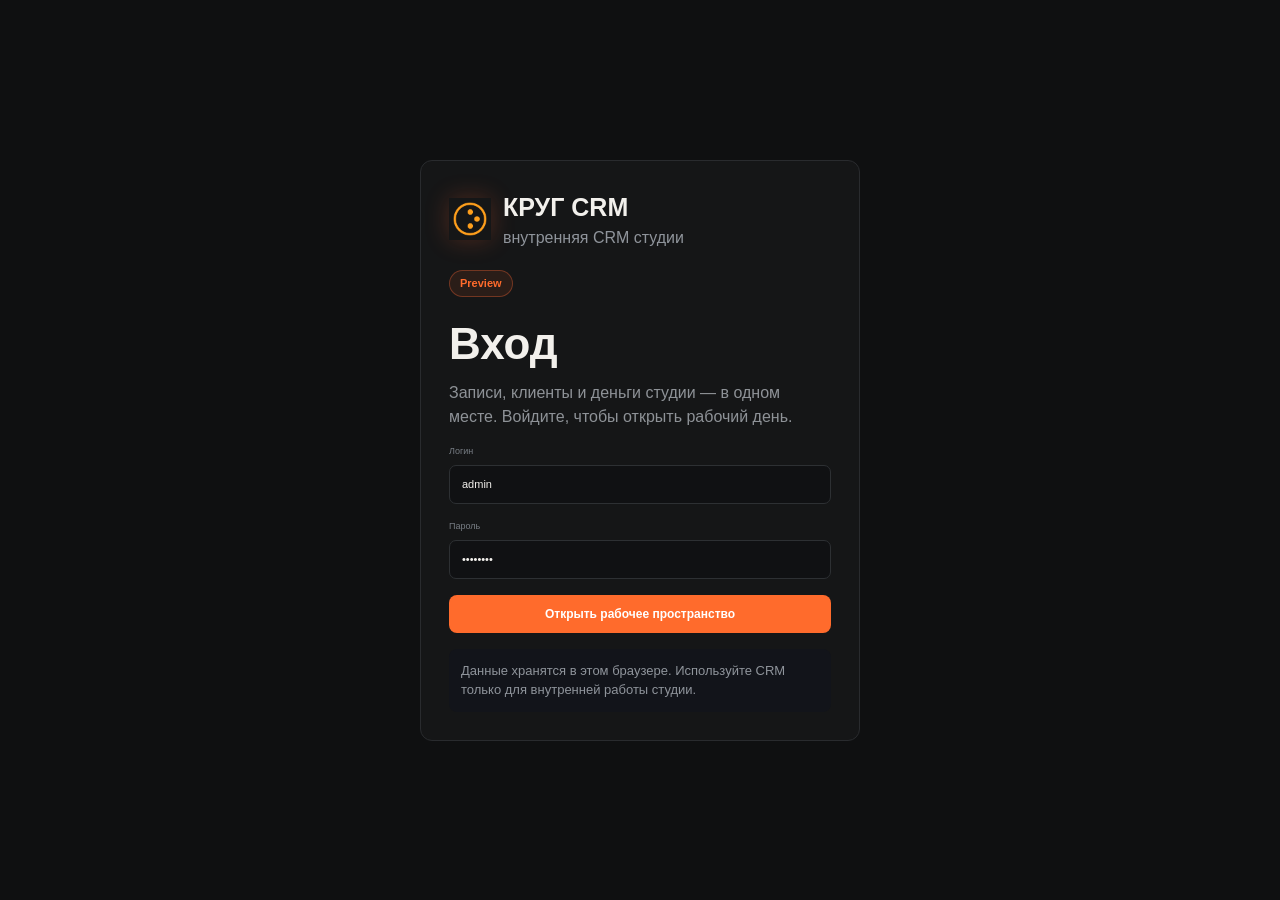
==== index.html @ 59ec1ab8 "0.8.1 — fix finance trend chart injection" ====
<!doctype html>
<html lang="ru">
  <head>
    <meta charset="UTF-8" />
    <meta name="viewport" content="width=device-width, initial-scale=1.0" />
    <title>КРУГ — рабочее пространство студии</title>
    <link rel="stylesheet" href="styles.css" />
    <link rel="stylesheet" href="ux.css" />
    <link rel="stylesheet" href="notifications.css" />
    <link rel="stylesheet" href="finance.css" />
    <link rel="stylesheet" href="hourly.css" />
    <link rel="stylesheet" href="settings.css" />
    <link rel="stylesheet" href="app-management.css" />
    <link rel="stylesheet" href="crm-polish.css" />
  </head>
  <body>
    <main id="app"></main>
    <script src="hourly-core.js"></script>
    <script src="settings-core.js"></script>
    <script src="data-store.js"></script>
    <script src="crm-reset.js"></script>
    <script src="app.js"></script>
    <script src="hourly-ui.js"></script>
    <script src="finance-core.js"></script>
    <script src="finance.js"></script>
    <script src="settings-ui.js"></script>
    <script src="notifications.js"></script>
    <script src="ux.js"></script>
    <script src="app-management.js"></script>
    <script src="telegram-notifications-management.js"></script>
    <script src="crm-miniapp-sync.js"></script>
    <script src="crm-polish.js"></script>
    <script src="crm-v08.js"></script>
    <script>
      (() => {
        if (typeof renderFinance !== 'function' || typeof KrugFinance === 'undefined') return;
        const baseRenderFinance081 = renderFinance;
        const pad = value => String(value).padStart(2, '0');
        const key = date => `${date.getFullYear()}-${pad(date.getMonth()+1)}-${pad(date.getDate())}`;
        const shortDate = value => { const [,m,d] = String(value || '').split('-'); return d && m ? `${d}.${m}` : value; };
        const daysBetween = (start, end) => {
          const rows = [];
          if (!/^\d{4}-\d{2}-\d{2}$/.test(start) || !/^\d{4}-\d{2}-\d{2}$/.test(end)) return rows;
          let cursor = new Date(`${start}T12:00:00`), finish = new Date(`${end}T12:00:00`), guard = 0;
          while (cursor <= finish && guard < 366) { rows.push(key(cursor)); cursor.setDate(cursor.getDate()+1); guard += 1; }
          return rows;
        };
        const renderTrend = () => {
          const today = todayKey();
          let range = KrugFinance.periodRange(financePeriod, new Date());
          let start = range.start;
          let end = range.end > today ? today : range.end;
          if (start === '0001-01-01') { const d = new Date(`${end}T12:00:00`); d.setDate(d.getDate()-29); start = key(d); range = {...range, label:'Последние 30 дней'}; }
          const days = daysBetween(start, end);
          if (!days.length) return '';
          const income = new Map(), expense = new Map(), bookings = new Map();
          (state.payments || []).forEach(row => { const d=String(row.date||'').slice(0,10); income.set(d,(income.get(d)||0)+Number(row.amount||0)); });
          (state.expenses || []).forEach(row => { const d=String(row.date||'').slice(0,10); expense.set(d,(expense.get(d)||0)+Number(row.amount||0)); });
          (state.bookings || []).filter(row => row.status !== 'отменено').forEach(row => { const d=String(row.date||'').slice(0,10); bookings.set(d,(bookings.get(d)||0)+1); });
          const rows = days.map(date => ({date,income:income.get(date)||0,expense:expense.get(date)||0,bookings:bookings.get(date)||0}));
          const totals = rows.reduce((a,r)=>({income:a.income+r.income,expense:a.expense+r.expense,bookings:a.bookings+r.bookings}),{income:0,expense:0,bookings:0});
          const hasData = rows.some(r => r.income || r.expense || r.bookings);
          const head = `<div class="krug-trend-head"><div><h2>Динамика студии</h2><p>${range.label} · ${shortDate(start)} — ${shortDate(end)}</p></div><div class="krug-trend-totals"><span>Записей<strong>${totals.bookings}</strong></span><span>Доход<strong>${money(totals.income)}</strong></span><span>Расход<strong>${money(totals.expense)}</strong></span></div></div><div class="krug-trend-legend"><span><i></i>доход</span><span class="expense"><i></i>расход</span><span class="bookings"><i></i>количество записей</span></div>`;
          if (!hasData) return `<section class="krug-finance-trend">${head}<div class="krug-trend-empty">Данные появятся после первых записей и финансовых операций.</div><p class="krug-trend-note">График использует тот же период, что выбран выше.</p></section>`;
          const width=Math.max(760,rows.length*34+76), height=228, left=44, right=28, top=14, bottom=38, chartH=height-top-bottom, innerW=width-left-right;
          const moneyMax=Math.max(1,...rows.flatMap(r=>[r.income,r.expense])), bookingMax=Math.max(1,...rows.map(r=>r.bookings)), step=innerW/rows.length, barW=Math.min(9,Math.max(4,step*.22));
          const grid=Array.from({length:4},(_,i)=>{const ratio=i/3,y=top+chartH*ratio,value=Math.round(moneyMax*(1-ratio));return `<line class="krug-trend-grid" x1="${left}" x2="${width-right}" y1="${y}" y2="${y}"/><text class="krug-trend-axis" x="2" y="${y+3}">${value>=1000?`${Math.round(value/1000)}k`:value}</text>`;}).join('');
          const labelEvery=rows.length<=10?1:rows.length<=20?2:rows.length<=40?4:7;
          const bars=rows.map((r,i)=>{const cx=left+step*(i+.5),ih=chartH*(r.income/moneyMax),eh=chartH*(r.expense/moneyMax),label=i%labelEvery===0||i===rows.length-1?`<text class="krug-trend-axis" text-anchor="middle" x="${cx}" y="${height-12}">${shortDate(r.date)}</text>`:'';return `<g><rect class="krug-trend-income" x="${cx-barW-1}" y="${top+chartH-ih}" width="${barW}" height="${ih}" rx="2"><title>${r.date}: доход ${money(r.income)}</title></rect><rect class="krug-trend-expense" x="${cx+1}" y="${top+chartH-eh}" width="${barW}" height="${eh}" rx="2"><title>${r.date}: расход ${money(r.expense)}</title></rect>${label}</g>`;}).join('');
          const points=rows.map((r,i)=>[left+step*(i+.5),top+chartH-chartH*(r.bookings/bookingMax),r]);
          const line=`<polyline class="krug-trend-line" points="${points.map(([x,y])=>`${x},${y}`).join(' ')}"/>${points.map(([x,y,r])=>`<circle class="krug-trend-point" cx="${x}" cy="${y}" r="3"><title>${r.date}: записей ${r.bookings}</title></circle>`).join('')}`;
          return `<section class="krug-finance-trend">${head}<div class="krug-trend-scroll"><svg class="krug-trend-svg" viewBox="0 0 ${width} ${height}" width="${width}" role="img" aria-label="Динамика записей, доходов и расходов по дням">${grid}${bars}${line}</svg></div><p class="krug-trend-note">Белая линия — количество записей; столбцы — рубли. Период синхронизирован с фильтром выше.</p></section>`;
        };
        renderFinance = function renderFinanceV081() {
          const html = baseRenderFinance081();
          if (financeTab !== 'money' || html.includes('krug-finance-trend')) return html;
          const marker = '<section class="card section"><h2>Что хотите сделать?</h2>';
          return html.includes(marker) ? html.replace(marker, `${renderTrend()}${marker}`) : `${renderTrend()}${html}`;
        };
        try { render(); } catch (error) { console.warn('[KRUG CRM] finance chart hotfix render skipped', error); }
      })();
    </script>
  </body>
</html>
---- styles.css ----
:root {
  --bg: #080909;
  --panel: #171717;
  --panel-2: #22211f;
  --line: rgba(255, 255, 255, 0.08);
  --text: #f5f2ee;
  --muted: #aaa6a2;
  --accent: #ff6633;
  --accent-2: #d94c1c;
  --danger: #ff6b6b;
  --success: #72e39a;
  --info: #8eb0ff;
  --radius: 8px;
  --space: 12px;
  --ease: 180ms ease;
  --shadow: 0 24px 70px rgba(0, 0, 0, 0.42);
  font-family: Inter, ui-sans-serif, system-ui, -apple-system, BlinkMacSystemFont, "Segoe UI", sans-serif;
}

* {
  box-sizing: border-box;
}

body {
  margin: 0;
  min-height: 100vh;
  color: var(--text);
  background:
    radial-gradient(circle at 16% 85%, rgba(255, 102, 51, 0.14), transparent 24%),
    radial-gradient(circle at 74% 4%, rgba(255, 102, 51, 0.12), transparent 20%),
    linear-gradient(145deg, #080909, #12110f 52%, #080909),
    var(--bg);
}

button,
input,
select,
textarea {
  font: inherit;
}

button {
  border: 0;
  cursor: pointer;
  transition: transform var(--ease), border-color var(--ease), background var(--ease), color var(--ease), opacity var(--ease), box-shadow var(--ease);
}

button:active {
  transform: translateY(1px);
}

button[aria-selected="true"],
.selected {
  border-color: rgba(255, 102, 51, 0.68);
}

button:disabled,
input:disabled,
select:disabled,
textarea:disabled,
.disabled {
  opacity: 0.52;
  cursor: not-allowed;
  box-shadow: none;
}

*:focus-visible {
  outline: 2px solid rgba(255, 102, 51, 0.75);
  outline-offset: 2px;
}

.app-shell {
  display: grid;
  grid-template-columns: 256px minmax(0, 1fr);
  gap: 18px;
  min-height: 100vh;
  padding: 20px;
}

.sidebar {
  padding: 20px;
  background: rgba(10, 11, 11, 0.72);
  border: 1px solid rgba(255, 255, 255, 0.06);
  border-radius: 8px;
  position: sticky;
  top: 20px;
  height: calc(100vh - 40px);
  box-shadow: var(--shadow);
  backdrop-filter: blur(18px);
}

.brand {
  display: flex;
  align-items: center;
  gap: 12px;
  margin-bottom: 28px;
}

.brand-mark {
  width: 42px;
  height: 42px;
  display: block;
  object-fit: contain;
  flex: 0 0 42px;
  border-radius: 0;
  box-shadow: 0 0 24px rgba(255, 102, 51, 0.24);
}

.brand strong {
  display: block;
  font-size: 25px;
  letter-spacing: 0;
}

.brand span,
.user-card span,
.muted {
  color: var(--muted);
}

.preview-badge {
  display: inline-flex;
  align-items: center;
  width: fit-content;
  min-height: 26px;
  margin-bottom: 14px;
  padding: 4px 10px;
  border: 1px solid rgba(255, 102, 51, 0.34);
  border-radius: 999px;
  color: var(--accent);
  background: rgba(255, 102, 51, 0.09);
  font-size: 11px;
  font-weight: 900;
}

.sidebar-preview {
  margin-top: -16px;
  margin-bottom: 10px;
}

.nav {
  display: grid;
  gap: 8px;
  margin-top: 34px;
}

.nav button {
  display: flex;
  align-items: center;
  gap: 10px;
  width: 100%;
  padding: 14px 16px;
  border-radius: 8px;
  color: var(--muted);
  background: transparent;
  text-align: left;
  font-weight: 700;
}

.nav button.active,
.nav button:hover {
  color: var(--accent);
  background: linear-gradient(135deg, rgba(255, 102, 51, 0.18), rgba(255, 102, 51, 0.06));
}

.user-card {
  position: absolute;
  left: 18px;
  right: 18px;
  bottom: 20px;
  padding: 14px;
  border: 1px solid var(--line);
  border-radius: 8px;
  background: linear-gradient(145deg, rgba(255, 255, 255, 0.06), rgba(255, 255, 255, 0.02));
}

.restricted-access-badge {
  display: inline-flex;
  width: fit-content;
  margin-top: 7px;
  padding: 3px 7px;
  border: 1px solid rgba(255, 193, 82, 0.35);
  border-radius: 999px;
  color: #ffd58a;
  background: rgba(255, 174, 51, 0.08);
  font-size: 10px;
  font-style: normal;
  font-weight: 800;
}

.owner-return {
  color: var(--accent);
  border: 1px solid rgba(255, 102, 51, 0.28);
  background: rgba(255, 102, 51, 0.07);
}

.logout {
  margin-top: 10px;
  width: 100%;
  padding: 9px;
  border-radius: 8px;
  color: var(--muted);
  background: rgba(255, 255, 255, 0.04);
}

.content {
  padding: 20px 28px 28px;
  border: 1px solid rgba(255, 255, 255, 0.08);
  border-radius: 8px;
  background:
    linear-gradient(145deg, rgba(255, 255, 255, 0.055), rgba(255, 255, 255, 0.018)),
    rgba(18, 18, 18, 0.78);
  box-shadow: var(--shadow);
  backdrop-filter: blur(22px);
}

.topbar {
  display: flex;
  align-items: center;
  justify-content: space-between;
  gap: 16px;
  margin-bottom: 20px;
}

.topbar-tools {
  position: relative;
  display: flex;
  align-items: center;
  gap: 10px;
  min-width: min(560px, 100%);
}

.global-search {
  position: relative;
  flex: 1 1 260px;
}

.global-search > span,
.command-input > span {
  position: absolute;
  z-index: 1;
  left: 12px;
  top: 50%;
  color: var(--muted);
  transform: translateY(-50%);
  pointer-events: none;
}

.global-search input,
.command-input input {
  padding-left: 34px;
}

.global-search-results,
.notification-popover {
  position: absolute;
  z-index: 20;
  top: calc(100% + 10px);
  right: 0;
  width: min(420px, calc(100vw - 48px));
  display: none;
  padding: 8px;
  border: 1px solid rgba(255, 255, 255, 0.1);
  border-radius: 8px;
  background: rgba(13, 13, 13, 0.96);
  box-shadow: 0 22px 58px rgba(0, 0, 0, 0.52);
  backdrop-filter: blur(18px);
  animation: listOpen 160ms ease both;
}

.global-search-results {
  left: 0;
  right: auto;
}

.global-search-results.open {
  display: grid;
  gap: 4px;
}

.notification-popover {
  display: grid;
  gap: 10px;
}

.topbar-icon,
.topbar-profile {
  min-height: 42px;
  border: 1px solid var(--line);
  border-radius: 8px;
  color: var(--text);
  background: rgba(255, 255, 255, 0.04);
}

.topbar-profile strong {
  display: grid;
  gap: 1px;
  text-align: left;
}

.topbar-profile small {
  color: var(--muted);
  font-size: 10px;
  font-weight: 700;
}

.topbar-icon {
  position: relative;
  width: 42px;
}

.topbar-icon em {
  position: absolute;
  right: -4px;
  top: -5px;
  display: grid;
  place-items: center;
  min-width: 18px;
  height: 18px;
  padding: 0 5px;
  border-radius: 999px;
  color: #fff;
  background: var(--accent);
  font-size: 10px;
  font-style: normal;
  font-weight: 900;
}

.topbar-icon.active,
.topbar-icon:hover,
.topbar-profile:hover {
  border-color: rgba(255, 102, 51, 0.45);
  color: var(--accent);
  background: rgba(255, 102, 51, 0.1);
}

.topbar-owner-return {
  color: var(--accent);
  font-weight: 900;
}

.topbar-profile {
  display: inline-flex;
  align-items: center;
  gap: 8px;
  padding: 6px 10px 6px 6px;
  font-weight: 900;
}

.topbar-profile span {
  display: grid;
  place-items: center;
  width: 30px;
  height: 30px;
  border-radius: 50%;
  color: #fff;
  background: linear-gradient(180deg, #ff7845, #d94c1c);
  font-size: 11px;
}

.search-result,
.notification-item {
  display: grid;
  grid-template-columns: 34px 1fr;
  gap: 10px;
  width: 100%;
  padding: 10px;
  border: 1px solid transparent;
  border-radius: 8px;
  color: var(--text);
  background: transparent;
  text-align: left;
}

.access-notice {
  display: flex;
  align-items: center;
  justify-content: space-between;
  gap: 12px;
  margin-bottom: 14px;
  padding: 10px 12px;
  border: 1px solid rgba(255, 174, 51, 0.35);
  border-radius: 8px;
  color: #ffd58a;
  background: rgba(255, 174, 51, 0.08);
  animation: cardIn 180ms ease both;
}

.access-notice .icon-btn {
  flex: 0 0 auto;
}

.search-result:hover,
.notification-item:hover {
  border-color: rgba(255, 102, 51, 0.34);
  background: rgba(255, 102, 51, 0.1);
}

.search-result span,
.notification-item > span {
  display: grid;
  place-items: center;
  width: 30px;
  height: 30px;
  border: 1px solid rgba(255, 102, 51, 0.36);
  border-radius: 50%;
  color: var(--accent);
  background: rgba(255, 102, 51, 0.08);
  font-size: 12px;
  font-weight: 900;
}

.search-result strong,
.search-result small,
.notification-item strong,
.notification-item small {
  display: block;
  min-width: 0;
  overflow-wrap: anywhere;
}

.search-result small,
.notification-item small,
.search-empty {
  color: var(--muted);
  font-size: 12px;
}

.search-empty {
  padding: 12px;
}

.popover-head {
  display: flex;
  align-items: center;
  justify-content: space-between;
  gap: 12px;
  padding: 4px 6px;
}

.popover-head span {
  color: var(--accent);
  font-weight: 900;
}

.notification-list {
  display: grid;
  gap: 4px;
}

h1,
h2,
h3,
p {
  margin-top: 0;
}

h1 {
  margin-bottom: 4px;
  font-size: clamp(28px, 4vw, 44px);
  letter-spacing: 0;
}

h2 {
  font-size: 22px;
}

h3 {
  margin-bottom: 10px;
  font-size: 15px;
}

.actions {
  display: flex;
  flex-wrap: wrap;
  gap: 10px;
}

.btn {
  display: inline-flex;
  align-items: center;
  justify-content: center;
  gap: 8px;
  min-height: 42px;
  padding: 10px 14px;
  border-radius: 8px;
  color: #fff;
  background: linear-gradient(180deg, #ff7845, #ff5521);
  font-weight: 800;
  box-shadow: 0 12px 26px rgba(255, 102, 51, 0.24);
}

.btn:hover {
  transform: translateY(-1px);
  box-shadow: 0 16px 34px rgba(255, 102, 51, 0.28);
}

.btn.secondary {
  color: var(--text);
  background: rgba(255, 255, 255, 0.05);
  border: 1px solid var(--line);
  box-shadow: none;
}

.btn.secondary:hover,
.icon-btn:hover,
.select-chip:hover,
.link-button:hover {
  border-color: rgba(255, 102, 51, 0.45);
  background: rgba(255, 102, 51, 0.11);
  color: var(--accent);
}

.btn.danger {
  color: #fff;
  background: var(--danger);
}

.grid {
  display: grid;
  gap: 16px;
}

.stats {
  grid-template-columns: repeat(4, minmax(0, 1fr));
}

.budget-stats {
  grid-template-columns: repeat(5, minmax(0, 1fr));
}

.card {
  border: 1px solid rgba(255, 255, 255, 0.075);
  border-radius: 8px;
  background:
    radial-gradient(circle at top right, rgba(255, 102, 51, 0.075), transparent 38%),
    linear-gradient(145deg, rgba(255, 255, 255, 0.07), rgba(255, 255, 255, 0.025));
  box-shadow: var(--shadow);
  animation: cardIn 220ms ease both;
}

.card,
.list-item,
.booking-card,
.client-card,
.employee-card,
.catalog-group-card,
.timeline-row,
.calendar-booking,
.quick-action,
.settings-tabs button,
.service-edit-row,
.details-list div {
  transition: transform var(--ease), border-color var(--ease), background var(--ease), box-shadow var(--ease), opacity var(--ease);
}

.list-item:hover,
.booking-card:hover,
.client-card:hover,
.employee-card:hover,
.catalog-group-card:hover,
.timeline-row:hover,
.calendar-booking:hover,
.quick-action:hover,
.service-edit-row:hover,
.details-list div:hover {
  transform: translateY(-1px);
  border-color: rgba(255, 102, 51, 0.38);
}

@keyframes cardIn {
  from {
    opacity: 0;
    transform: translateY(6px);
  }
  to {
    opacity: 1;
    transform: translateY(0);
  }
}

@keyframes modalIn {
  from {
    opacity: 0;
    transform: translateY(10px) scale(0.985);
  }
  to {
    opacity: 1;
    transform: translateY(0) scale(1);
  }
}

@keyframes fadeIn {
  from {
    opacity: 0;
  }
  to {
    opacity: 1;
  }
}

@keyframes listOpen {
  from {
    opacity: 0;
    transform: translateY(-4px);
  }
  to {
    opacity: 1;
    transform: translateY(0);
  }
}

@keyframes shimmer {
  100% {
    transform: translateX(100%);
  }
}

.stat {
  padding: 18px;
}

.stat span {
  display: block;
  color: var(--muted);
  font-size: 13px;
}

.stat strong {
  display: block;
  margin-top: 8px;
  font-size: 28px;
  color: var(--accent);
}

.wallet-card:first-child {
  border-color: rgba(224, 177, 93, 0.72);
}

.dashboard-layout {
  display: grid;
  grid-template-columns: 1.45fr 0.9fr 0.95fr;
  gap: 16px;
  align-items: stretch;
}

.wide-card {
  grid-column: span 2;
}

.section-head {
  display: flex;
  align-items: center;
  justify-content: space-between;
  gap: 12px;
  margin-bottom: 12px;
}

.section-head h2 {
  margin-bottom: 0;
}

.select-chip,
.link-button {
  min-height: 30px;
  padding: 6px 10px;
  border: 1px solid var(--line);
  border-radius: 8px;
  color: var(--text);
  background: rgba(255, 255, 255, 0.035);
  font-size: 12px;
}

.link-button {
  color: var(--accent);
}

.inline-link {
  min-height: auto;
  padding: 0;
  border: 0;
  color: var(--accent);
  background: transparent;
  font-size: inherit;
}

.metric-card {
  min-height: 112px;
}

.studio-today-hero {
  display: flex;
  align-items: center;
  justify-content: space-between;
  gap: 18px;
  margin-bottom: 16px;
  border-color: rgba(255, 102, 51, 0.2);
}

.studio-today-hero span {
  color: var(--muted);
  font-size: 13px;
  font-weight: 800;
  text-transform: uppercase;
}

.studio-today-hero h2 {
  margin-bottom: 4px;
  font-size: 28px;
}

.studio-today-hero p {
  margin-bottom: 0;
  color: var(--muted);
}

.studio-today-pulse {
  display: grid;
  place-items: center;
  min-width: 136px;
  min-height: 92px;
  padding: 14px;
  border: 1px solid rgba(255, 102, 51, 0.28);
  border-radius: 8px;
  background: rgba(255, 102, 51, 0.08);
  text-align: center;
}

.studio-today-pulse strong,
.daily-number strong {
  color: var(--accent);
  font-size: 34px;
  line-height: 1;
}

.studio-today-pulse span,
.daily-number span {
  color: var(--muted);
  font-size: 12px;
}

.today-summary-section {
  margin-bottom: 16px;
}

.today-metrics {
  display: grid;
  grid-template-columns: repeat(4, minmax(0, 1fr));
  gap: 10px;
}

.today-metrics article,
.today-money-grid article {
  display: grid;
  gap: 7px;
  min-height: 78px;
  padding: 12px;
  border: 1px solid var(--line);
  border-radius: 8px;
  background: rgba(255, 255, 255, 0.032);
}

.today-metrics span,
.today-money-grid span {
  color: var(--muted);
  font-size: 12px;
}

.today-metrics strong,
.today-money-grid strong {
  min-width: 0;
  overflow-wrap: anywhere;
  color: var(--accent);
  font-size: 19px;
}

.studio-home {
  grid-template-columns: minmax(0, 1.35fr) minmax(320px, 0.65fr);
}

.studio-home-next,
.studio-home-money,
.studio-home-quick {
  grid-column: 1 / -1;
}

.next-booking {
  display: grid;
  grid-template-columns: minmax(0, 1fr) auto;
  gap: 14px;
  align-items: center;
  padding: 14px;
  border: 1px solid var(--line);
  border-left: 4px solid var(--employee-color, var(--accent));
  border-radius: 8px;
  background: rgba(255, 255, 255, 0.035);
}

.next-booking h3,
.next-booking p {
  margin-bottom: 0;
}

.next-booking-main {
  display: grid;
  grid-template-columns: 44px minmax(0, 1fr);
  gap: 12px;
  align-items: center;
}

.next-booking-details {
  grid-column: 1 / -1;
  display: flex;
  flex-wrap: wrap;
  align-items: center;
  gap: 8px 16px;
  color: var(--muted);
  font-size: 13px;
}

.next-booking-comment {
  grid-column: 1 / -1;
  padding: 10px 12px;
  border-radius: 8px;
  color: var(--muted);
  background: rgba(255, 255, 255, 0.03);
}

.next-booking-actions {
  grid-column: 1 / -1;
  display: flex;
  flex-wrap: wrap;
  gap: 8px;
}

.next-booking-time {
  display: grid;
  gap: 2px;
  min-width: 96px;
  text-align: right;
}

.next-booking-time strong {
  color: var(--accent);
  font-size: 22px;
}

.next-booking-time span {
  color: var(--muted);
  font-size: 12px;
}

.daily-number {
  display: grid;
  gap: 8px;
  min-height: 74px;
  align-content: center;
}

.today-booking-list,
.attention-list {
  display: grid;
  gap: 8px;
}

.today-booking-card {
  display: grid;
  grid-template-columns: 76px minmax(0, 1fr) auto;
  align-items: center;
  gap: 12px;
  width: 100%;
  min-height: 74px;
  padding: 11px 12px;
  border: 1px solid var(--line);
  border-left: 4px solid var(--employee-color, var(--accent));
  border-radius: 8px;
  color: var(--text);
  background: rgba(255, 255, 255, 0.032);
  text-align: left;
}

.today-booking-card:hover {
  border-color: rgba(255, 102, 51, 0.4);
  border-left-color: var(--employee-color, var(--accent));
  background: rgba(255, 102, 51, 0.07);
}

.today-booking-card.status-отменено {
  opacity: 0.62;
}

.today-booking-time,
.today-booking-content,
.today-booking-side {
  display: grid;
  gap: 4px;
  min-width: 0;
}

.today-booking-time strong {
  color: var(--accent);
  font-size: 18px;
}

.today-booking-time span,
.today-booking-content span,
.today-booking-content small {
  color: var(--muted);
  overflow-wrap: anywhere;
}

.today-booking-side {
  justify-items: end;
}

.attention-item {
  display: grid;
  grid-template-columns: auto minmax(0, 1fr) auto;
  align-items: center;
  gap: 10px;
  padding: 10px;
  border: 1px solid var(--line);
  border-radius: 8px;
  background: rgba(255, 255, 255, 0.028);
}

.attention-item div {
  display: grid;
  gap: 3px;
  min-width: 0;
}

.attention-item small {
  color: var(--muted);
  overflow-wrap: anywhere;
}

.attention-type {
  padding: 4px 7px;
  border: 1px solid rgba(255, 174, 51, 0.4);
  border-radius: 999px;
  color: #ffd58a;
  background: rgba(255, 174, 51, 0.1);
  font-size: 11px;
  font-weight: 900;
}

.today-money-grid {
  display: grid;
  grid-template-columns: repeat(5, minmax(0, 1fr));
  gap: 10px;
}

.today-schedule {
  display: grid;
  gap: 8px;
}

.today-schedule-row {
  display: grid;
  grid-template-columns: 64px minmax(0, 1fr) minmax(120px, 1fr) auto;
  align-items: center;
  gap: 10px;
  width: 100%;
  min-height: 44px;
  padding: 10px;
  border: 1px solid var(--line);
  border-left: 4px solid transparent;
  border-radius: 8px;
  color: var(--text);
  background: rgba(255, 255, 255, 0.032);
  text-align: left;
}

.today-schedule-row.busy {
  border-left-color: var(--employee-color, var(--accent));
}

.today-schedule-row.free {
  color: var(--muted);
  border-style: dashed;
  background: rgba(255, 255, 255, 0.018);
}

.today-schedule-row:hover {
  border-color: rgba(255, 102, 51, 0.4);
  border-left-color: var(--employee-color, var(--accent));
  background: rgba(255, 102, 51, 0.08);
}

.today-schedule-row strong {
  color: var(--accent);
}

.today-schedule-row span,
.today-schedule-row em {
  min-width: 0;
  overflow-wrap: anywhere;
  font-style: normal;
}

.today-schedule-row i {
  display: inline-grid;
  place-items: center;
  width: 20px;
  height: 20px;
  margin-right: 6px;
  border-radius: 50%;
  color: var(--accent);
  background: rgba(255, 102, 51, 0.1);
  font-style: normal;
  font-size: 11px;
}

.metric-foot {
  display: flex;
  align-items: flex-end;
  justify-content: space-between;
  gap: 12px;
  margin-top: 2px;
}

.metric-foot small {
  color: var(--muted);
  font-size: 13px;
  font-style: normal;
}

.metric-foot em {
  display: grid;
  gap: 2px;
  color: var(--accent);
  font-style: normal;
  font-weight: 900;
  text-align: right;
}

.metric-foot em.down {
  color: var(--danger);
}

.metric-foot em small {
  color: var(--muted);
  font-weight: 500;
}

.column-chart {
  display: grid;
  grid-template-columns: 58px 1fr;
  min-height: 230px;
  gap: 12px;
}

.chart-scale {
  display: flex;
  flex-direction: column;
  justify-content: space-between;
  padding: 10px 0 34px;
  color: var(--muted);
  font-size: 12px;
}

.chart-bars {
  display: grid;
  grid-template-columns: repeat(7, minmax(28px, 1fr));
  gap: 14px;
  align-items: end;
  padding-top: 8px;
  background:
    linear-gradient(to bottom, rgba(255,255,255,0.075) 1px, transparent 1px) 0 12px / 100% 45px;
}

.column-item {
  display: grid;
  grid-template-rows: 1fr auto;
  gap: 9px;
  height: 100%;
  min-height: 215px;
  color: var(--muted);
  text-align: center;
  font-size: 12px;
}

.column-track {
  display: flex;
  align-items: flex-end;
  min-height: 168px;
  border-bottom: 1px solid rgba(255, 255, 255, 0.12);
}

.column-fill {
  width: 100%;
  border-radius: 7px 7px 0 0;
  background: linear-gradient(180deg, #ff8a55, #ff5521 72%, #ca3916);
  box-shadow: 0 0 22px rgba(255, 102, 51, 0.22);
}

.donut-wrap {
  display: grid;
  grid-template-columns: 170px 1fr;
  gap: 18px;
  align-items: center;
  min-height: 230px;
}

.donut {
  display: grid;
  place-items: center;
  width: 170px;
  aspect-ratio: 1;
  border-radius: 50%;
  box-shadow: inset 0 0 0 1px rgba(255, 255, 255, 0.05);
}

.donut > div {
  display: grid;
  place-items: center;
  width: 92px;
  aspect-ratio: 1;
  border-radius: 50%;
  background: #111;
  text-align: center;
}

.donut strong {
  font-size: 16px;
}

.donut span {
  color: var(--muted);
  font-size: 11px;
}

.donut-legend,
.compact-list,
.rank-list {
  display: grid;
  gap: 12px;
}

.donut-legend div,
.compact-row,
.rank-row {
  display: grid;
  grid-template-columns: auto 1fr auto;
  align-items: center;
  gap: 10px;
}

.donut-legend i {
  width: 10px;
  height: 10px;
  border-radius: 50%;
}

.donut-legend strong,
.compact-row em,
.rank-row em {
  color: var(--accent);
  font-style: normal;
  font-weight: 900;
}

.compact-row,
.rank-row {
  min-height: 34px;
  color: var(--muted);
}

.compact-row strong,
.rank-row strong {
  color: var(--text);
}

.rank-row span {
  display: grid;
  place-items: center;
  width: 23px;
  height: 23px;
  border-radius: 50%;
  color: #fff;
  background: rgba(255, 255, 255, 0.12);
  font-size: 12px;
  font-weight: 900;
}

.rank-row:first-child span {
  background: var(--accent);
}

.quick-actions {
  display: grid;
  grid-template-columns: repeat(5, minmax(0, 1fr));
  gap: 12px;
}

.quick-action {
  display: flex;
  align-items: center;
  gap: 12px;
  min-height: 58px;
  padding: 12px 16px;
  border: 1px solid var(--line);
  border-radius: 8px;
  color: var(--text);
  background: rgba(255, 255, 255, 0.04);
  font-weight: 800;
  text-align: left;
}

.quick-action span {
  display: grid;
  place-items: center;
  width: 28px;
  height: 28px;
  border: 1px solid rgba(255, 102, 51, 0.65);
  border-radius: 50%;
  color: var(--accent);
}

.quick-action:hover {
  color: var(--accent);
  background: rgba(255, 102, 51, 0.1);
}

.quick-action:active,
.timeline-button:active,
.calendar-slot:active {
  transform: translateY(1px);
}

.timeline-list {
  display: grid;
  gap: 8px;
}

.free-slots {
  display: flex;
  flex-wrap: wrap;
  gap: 8px;
}

.studio-availability-strip {
  display: grid;
  grid-template-columns: repeat(3, minmax(0, 1fr)) auto;
  align-items: center;
  gap: 12px;
}

.studio-availability-strip > div {
  display: grid;
  gap: 3px;
  min-width: 0;
}

.studio-availability-strip span {
  color: var(--muted);
  font-size: 12px;
}

.studio-availability-strip strong {
  overflow-wrap: anywhere;
}

.studio-availability-strip.free {
  border-color: rgba(83, 199, 128, 0.25);
}

.studio-availability-strip.free > div:first-child strong {
  color: #72e39a;
}

.studio-availability-strip.busy > div:first-child strong {
  color: #ffd58a;
}

.timeline-row,
.timeline-button {
  width: 100%;
  color: var(--text);
  background: transparent;
  text-align: left;
}

.timeline-row {
  display: grid;
  grid-template-columns: 70px 1fr 1.2fr auto;
  gap: 12px;
  align-items: center;
  min-height: 44px;
  padding: 10px;
  border: 1px solid var(--line);
  border-radius: 8px;
  background: rgba(255, 255, 255, 0.035);
}

.timeline-row strong {
  color: var(--accent);
}

.timeline-row em,
.compact-row em {
  font-style: normal;
}

.two-col {
  grid-template-columns: minmax(0, 1.2fr) minmax(320px, 0.8fr);
  align-items: start;
}

.section {
  padding: 18px;
}

.toolbar {
  display: flex;
  flex-wrap: wrap;
  gap: 10px;
  margin-bottom: 14px;
}

.field {
  display: grid;
  gap: 7px;
}

.field label {
  color: var(--muted);
  font-size: 13px;
}

input,
select,
textarea {
  width: 100%;
  min-height: 42px;
  padding: 10px 12px;
  border: 1px solid var(--line);
  border-radius: 8px;
  color: var(--text);
  background: rgba(9, 10, 10, 0.82);
  outline: none;
  transition: border-color var(--ease), background var(--ease), box-shadow var(--ease), opacity var(--ease);
}

textarea {
  min-height: 84px;
  resize: vertical;
}

input:focus,
select:focus,
textarea:focus {
  border-color: var(--accent);
  background: rgba(14, 15, 15, 0.96);
  box-shadow: 0 0 0 3px rgba(255, 102, 51, 0.1);
}

input[readonly] {
  color: var(--accent);
  background: #1b1b16;
  cursor: not-allowed;
}

input.catalog-locked {
  border-color: rgba(255, 102, 51, 0.28);
  background:
    linear-gradient(90deg, rgba(255, 102, 51, 0.08), transparent 42%),
    #1b1b16;
}

.field-note {
  color: var(--muted);
  font-size: 12px;
  line-height: 1.35;
}

.field-note.locked {
  color: rgba(255, 166, 128, 0.9);
}

.client-picker {
  position: relative;
}

.client-suggestions {
  position: absolute;
  z-index: 12;
  top: calc(100% + 8px);
  left: 0;
  right: 0;
  display: none;
  max-height: 260px;
  overflow: auto;
  padding: 6px;
  border: 1px solid rgba(255, 255, 255, 0.09);
  border-radius: 8px;
  background: rgba(13, 13, 13, 0.96);
  box-shadow: 0 18px 42px rgba(0, 0, 0, 0.5);
  backdrop-filter: blur(18px);
}

.client-suggestions.open {
  display: grid;
  gap: 4px;
  animation: listOpen 160ms ease both;
}

.client-suggestion {
  display: flex;
  align-items: center;
  justify-content: space-between;
  gap: 12px;
  width: 100%;
  padding: 10px;
  border-radius: 8px;
  color: var(--text);
  background: transparent;
  text-align: left;
}

.client-suggestion:hover {
  background: rgba(255, 102, 51, 0.12);
}

.client-suggestion span {
  display: grid;
  gap: 3px;
}

.client-suggestion small {
  color: var(--muted);
}

.client-suggestion em {
  color: var(--accent);
  font-style: normal;
  font-weight: 900;
  white-space: nowrap;
}

.form-grid {
  display: grid;
  grid-template-columns: repeat(2, minmax(0, 1fr));
  gap: 12px;
}

.full {
  grid-column: 1 / -1;
}

.table-wrap {
  overflow: auto;
  border-radius: 8px;
}

.empty-state {
  display: grid;
  justify-items: center;
  gap: 10px;
  padding: 30px 18px;
  border: 1px dashed rgba(255, 255, 255, 0.12);
  border-radius: 8px;
  color: var(--muted);
  background: rgba(255, 255, 255, 0.025);
  text-align: center;
  animation: cardIn 220ms ease both;
}

.empty-state-icon {
  display: grid;
  place-items: center;
  width: 42px;
  height: 42px;
  border: 1px solid rgba(255, 102, 51, 0.42);
  border-radius: 50%;
  color: var(--accent);
  background: rgba(255, 102, 51, 0.09);
  font-size: 22px;
  line-height: 1;
}

.empty-state h3,
.empty-state p {
  margin-bottom: 0;
}

.empty-state h3 {
  color: var(--text);
}

.loading,
.skeleton {
  position: relative;
  overflow: hidden;
}

.loading::after,
.skeleton::after {
  content: "";
  position: absolute;
  inset: 0;
  transform: translateX(-100%);
  background: linear-gradient(90deg, transparent, rgba(255, 255, 255, 0.08), transparent);
  animation: shimmer 1.25s infinite;
}

table {
  width: 100%;
  border-collapse: collapse;
  min-width: 760px;
}

th,
td {
  padding: 12px 10px;
  border-bottom: 1px solid var(--line);
  text-align: left;
  vertical-align: top;
}

th {
  color: var(--muted);
  font-size: 12px;
  text-transform: uppercase;
}

.row-actions {
  display: flex;
  gap: 8px;
}

.icon-btn {
  width: 34px;
  height: 34px;
  border-radius: 8px;
  color: var(--text);
  background: var(--panel-2);
}

.pill {
  display: inline-flex;
  align-items: center;
  min-height: 28px;
  padding: 4px 9px;
  border-radius: 999px;
  color: #fff;
  background: linear-gradient(180deg, #ff7845, #d94c1c);
  font-size: 12px;
  font-weight: 800;
}

.bookings-page {
  align-items: start;
}

.booking-filters input,
.booking-filters select {
  flex: 1 1 170px;
}

.booking-list {
  display: grid;
  gap: 12px;
}

.booking-card {
  display: grid;
  gap: 12px;
  padding: 14px;
  border: 1px solid var(--line);
  border-left: 4px solid var(--employee-color, var(--accent));
  border-radius: 8px;
  background: rgba(255, 255, 255, 0.035);
  transition: border-color 0.18s ease, background 0.18s ease, transform 0.18s ease;
}

.booking-card.selected,
.calendar-booking.selected {
  border-color: rgba(255, 102, 51, 0.78);
  background: rgba(255, 102, 51, 0.16);
  box-shadow: 0 0 0 2px rgba(255, 102, 51, 0.18), 0 16px 34px rgba(0, 0, 0, 0.32);
  transform: translateY(-1px);
}

.booking-card-head,
.booking-service {
  display: flex;
  align-items: flex-start;
  justify-content: space-between;
  gap: 12px;
}

.booking-card-head h3 {
  display: flex;
  align-items: center;
  gap: 8px;
  margin-bottom: 4px;
}

.service-icon,
.calendar-booking i {
  display: inline-grid;
  place-items: center;
  width: 22px;
  height: 22px;
  border-radius: 50%;
  color: var(--accent);
  background: rgba(255, 102, 51, 0.12);
  font-style: normal;
  font-size: 12px;
  flex: 0 0 22px;
}

.booking-meta {
  display: grid;
  grid-template-columns: repeat(3, minmax(0, 1fr));
  gap: 8px;
  color: var(--muted);
  font-size: 13px;
}

.booking-meta span {
  min-width: 0;
  overflow-wrap: anywhere;
}

.booking-service strong {
  color: var(--accent);
  white-space: nowrap;
}

.booking-comment {
  margin-bottom: 0;
}

.booking-actions {
  flex-wrap: wrap;
}

.booking-actions .btn {
  min-height: 34px;
  padding: 7px 10px;
  font-size: 12px;
}

.calendar-page {
  display: grid;
  gap: 16px;
}

.calendar-workspace {
  display: grid;
  grid-template-columns: minmax(0, 1fr) 320px;
  gap: 16px;
  align-items: start;
}

.calendar-toolbar {
  display: flex;
  align-items: center;
  justify-content: space-between;
  gap: 16px;
}

.calendar-toolbar h2 {
  margin-bottom: 4px;
}

.calendar-view-switch {
  display: inline-grid;
  grid-template-columns: repeat(2, minmax(72px, 1fr));
  padding: 3px;
  border: 1px solid var(--line);
  border-radius: 8px;
  background: rgba(255, 255, 255, 0.035);
}

.calendar-view-switch button {
  min-height: 34px;
  padding: 6px 10px;
  border-radius: 6px;
  color: var(--muted);
  background: transparent;
  font-weight: 800;
}

.calendar-view-switch button.active {
  color: #111;
  background: var(--accent);
}

.calendar-filters {
  display: flex;
  flex-wrap: wrap;
  gap: 10px;
}

.calendar-filters select {
  min-width: 180px;
  flex: 1 1 190px;
}

.calendar-day-summary {
  display: grid;
  grid-template-columns: repeat(6, minmax(0, 1fr));
  gap: 10px;
}

.calendar-day-summary article {
  display: grid;
  gap: 6px;
  min-height: 76px;
  padding: 12px;
  border: 1px solid var(--line);
  border-radius: 8px;
  background: rgba(255, 255, 255, 0.035);
}

.calendar-day-summary span {
  color: var(--muted);
  font-size: 12px;
}

.calendar-day-summary strong {
  min-width: 0;
  overflow-wrap: anywhere;
  font-size: 15px;
}

.calendar-grid {
  display: grid;
  grid-template-columns: 74px repeat(var(--calendar-days, 7), minmax(118px, 1fr));
  --calendar-hour-height: 72px;
  overflow: auto;
}

.calendar-mode-day .calendar-grid {
  grid-template-columns: 74px minmax(360px, 1fr);
}

.calendar-corner,
.calendar-day-head,
.calendar-hour,
.calendar-slot {
  min-height: 58px;
  border-right: 1px solid var(--line);
  border-bottom: 1px solid var(--line);
}

.calendar-corner,
.calendar-day-head {
  position: sticky;
  top: 0;
  z-index: 2;
  min-height: 52px;
  background: rgba(17, 17, 17, 0.96);
}

.calendar-day-head {
  display: flex;
  align-items: center;
  padding: 12px;
  color: var(--muted);
}

.calendar-day-head.today {
  color: var(--accent);
  background: rgba(255, 102, 51, 0.11);
}

.calendar-day-head.today strong {
  display: inline-flex;
  align-items: center;
  min-height: 32px;
  padding: 4px 10px;
  border-radius: 999px;
  background: rgba(255, 102, 51, 0.18);
}

.calendar-hour {
  position: sticky;
  left: 0;
  z-index: 1;
  display: flex;
  align-items: flex-start;
  justify-content: center;
  padding-top: 12px;
  color: var(--muted);
  background: rgba(17, 17, 17, 0.96);
  font-size: 12px;
  font-weight: 800;
}

.calendar-hour,
.calendar-slot {
  height: var(--calendar-hour-height);
  min-height: var(--calendar-hour-height);
}

.calendar-slot {
  position: relative;
  display: grid;
  align-content: start;
  gap: 6px;
  width: 100%;
  min-width: 118px;
  padding: 6px;
  color: var(--text);
  background: rgba(255, 255, 255, 0.018);
  text-align: left;
  overflow: visible;
}

.calendar-slot::after {
  content: "+";
  position: absolute;
  right: 8px;
  bottom: 6px;
  display: grid;
  place-items: center;
  width: 18px;
  height: 18px;
  border: 1px solid rgba(255, 102, 51, 0.18);
  border-radius: 50%;
  color: rgba(255, 102, 51, 0.38);
  font-size: 12px;
  font-weight: 900;
  opacity: 0;
  transition: opacity var(--ease), background var(--ease), border-color var(--ease);
}

.calendar-slot:hover {
  background: rgba(255, 102, 51, 0.08);
}

.calendar-slot:hover::after {
  opacity: 1;
  border-color: rgba(255, 102, 51, 0.42);
  background: rgba(255, 102, 51, 0.1);
}

.calendar-slot:focus-visible {
  z-index: 3;
}

.calendar-slot.today {
  background: rgba(255, 102, 51, 0.035);
}

.calendar-booking {
  position: absolute;
  z-index: 3;
  top: var(--booking-top, 6px);
  left: 6px;
  right: 6px;
  display: grid;
  align-content: start;
  gap: 3px;
  height: var(--booking-height, 66px);
  min-height: 34px;
  padding: 8px;
  border: 1px solid rgba(255, 255, 255, 0.08);
  border-left: 4px solid var(--employee-color);
  border-radius: 8px;
  background: rgba(255, 255, 255, 0.055);
  box-shadow: 0 10px 22px rgba(0, 0, 0, 0.22);
  transition: border-color 0.18s ease, background 0.18s ease, transform 0.18s ease;
  overflow: hidden;
}

.calendar-booking::after {
  display: none;
}

.calendar-booking strong {
  display: flex;
  align-items: center;
  gap: 6px;
}

.calendar-booking strong,
.calendar-booking span,
.calendar-booking em {
  min-width: 0;
  overflow-wrap: anywhere;
}

.calendar-booking.duration-short {
  align-content: center;
  padding: 4px 6px;
}

.calendar-booking.duration-short > span,
.calendar-booking.duration-short > div,
.calendar-booking.duration-short > em,
.calendar-booking.duration-compact .calendar-booking-employee,
.calendar-booking.duration-compact .calendar-booking-meta {
  display: none;
}

.calendar-booking.duration-short strong {
  font-size: 10px;
  line-height: 1.15;
}

.calendar-booking.duration-long {
  gap: 7px;
  padding: 10px;
}

.calendar-booking-employee {
  display: flex;
  align-items: center;
  gap: 6px;
}

.calendar-booking-employee b {
  width: 7px;
  height: 7px;
  border-radius: 50%;
  background: var(--employee-color);
  box-shadow: 0 0 0 3px color-mix(in srgb, var(--employee-color) 18%, transparent);
  flex: 0 0 7px;
}

.calendar-booking-badges {
  display: flex;
  flex-wrap: wrap;
  gap: 5px;
}

.calendar-booking strong {
  font-size: 12px;
}

.calendar-booking span,
.calendar-booking em {
  color: var(--muted);
  font-size: 11px;
  font-style: normal;
}

.calendar-status-badge {
  display: inline-flex;
  align-items: center;
  width: fit-content;
  min-height: 22px;
  padding: 2px 7px;
  border: 1px solid rgba(255, 255, 255, 0.1);
  border-radius: 999px;
  color: var(--text);
  background: rgba(0, 0, 0, 0.18);
  font-weight: 900;
}

.calendar-conflict-badge {
  display: inline-flex;
  align-items: center;
  width: fit-content;
  min-height: 22px;
  padding: 2px 7px;
  border: 1px solid rgba(255, 193, 82, 0.55);
  border-radius: 999px;
  color: #ffd58a !important;
  background: rgba(255, 171, 51, 0.14);
  font-weight: 900;
}

.calendar-booking.has-conflict {
  border-color: rgba(255, 174, 51, 0.72);
  box-shadow: 0 0 0 1px rgba(255, 174, 51, 0.22), 0 12px 26px rgba(0, 0, 0, 0.28);
}

.calendar-booking.employee-conflict:not(.studio-conflict) {
  border-color: rgba(124, 140, 255, 0.55);
}

.calendar-conflict-badge.secondary {
  border-color: rgba(124, 140, 255, 0.45);
  color: #b9c1ff !important;
  background: rgba(124, 140, 255, 0.1);
}

.studio-block-card {
  --employee-color: #8d929b;
  border-style: dashed;
  border-left-style: solid;
  background: rgba(141, 146, 155, 0.13);
}

.studio-block-card strong i {
  color: #c7cbd1;
  background: rgba(255, 255, 255, 0.08);
}

.studio-block-card .calendar-booking-employee b {
  background: #8d929b;
  box-shadow: 0 0 0 3px rgba(141, 146, 155, 0.18);
}

.studio-block-card.selected {
  border-color: rgba(255, 102, 51, 0.78);
}

.studio-block-pill {
  color: #d7dade;
  border-color: rgba(255, 255, 255, 0.18);
  background: rgba(255, 255, 255, 0.06);
}

.calendar-availability-summary {
  display: grid;
  gap: 10px;
  margin-bottom: 12px;
}

.calendar-availability-summary .section-head {
  margin-bottom: 0;
}

.calendar-availability-summary h3 {
  margin-bottom: 2px;
}

.booking-conflict-warning {
  display: none;
  gap: 4px;
  padding: 12px;
  border: 1px solid rgba(255, 174, 51, 0.45);
  border-radius: 8px;
  color: #ffd58a;
  background: rgba(255, 174, 51, 0.1);
}

.booking-conflict-warning.visible {
  display: grid;
}

.booking-conflict-warning span {
  color: var(--muted);
  font-size: 12px;
}

.current-time-line {
  position: absolute;
  z-index: 1;
  left: 0;
  right: 0;
  height: 2px;
  border-radius: 999px;
  background: var(--accent);
  box-shadow: 0 0 14px rgba(255, 102, 51, 0.75);
}

.current-time-line::before {
  content: "";
  position: absolute;
  left: -4px;
  top: -4px;
  width: 10px;
  height: 10px;
  border-radius: 50%;
  background: var(--accent);
}

.calendar-booking.status-заявка {
  background: rgba(170, 166, 162, 0.12);
  border-color: rgba(170, 166, 162, 0.28);
}

.calendar-booking.status-подтверждено {
  background: rgba(80, 132, 255, 0.15);
  border-color: rgba(80, 132, 255, 0.35);
}

.calendar-booking.status-в-процессе {
  background: rgba(255, 102, 51, 0.16);
  border-color: rgba(255, 102, 51, 0.38);
}

.calendar-booking.status-завершено {
  background: rgba(114, 227, 154, 0.1);
  border-color: rgba(114, 227, 154, 0.32);
}

.calendar-booking.status-отменено {
  opacity: 0.62;
  background: rgba(255, 107, 107, 0.09);
  border-color: rgba(255, 107, 107, 0.32);
}

.booking-details {
  position: sticky;
  top: 20px;
  display: grid;
  gap: 14px;
}

.booking-details.empty {
  min-height: 240px;
  align-content: center;
  justify-items: center;
  text-align: center;
}

.details-list {
  display: grid;
  gap: 8px;
}

.details-list div {
  display: grid;
  gap: 3px;
  padding: 10px;
  border: 1px solid var(--line);
  border-radius: 8px;
  background: rgba(255, 255, 255, 0.035);
}

.details-list span,
.status-history span,
.status-history small {
  color: var(--muted);
  font-size: 12px;
}

.details-list strong {
  overflow-wrap: anywhere;
}

.booking-side-actions {
  display: grid;
  grid-template-columns: 1fr 1fr;
  gap: 8px;
}

.booking-side-actions .btn {
  min-height: 36px;
  padding: 8px 10px;
  font-size: 12px;
}

.status-history {
  display: grid;
  gap: 8px;
}

.status-history div {
  display: grid;
  gap: 2px;
  padding-left: 10px;
  border-left: 2px solid var(--accent);
}

.status-text.status-заявка,
.status-pill.status-заявка {
  color: var(--muted);
  border-color: rgba(170, 166, 162, 0.35);
  background: rgba(170, 166, 162, 0.1);
}

.status-text.status-подтверждено,
.status-pill.status-подтверждено {
  color: #8eb0ff;
  border-color: rgba(80, 132, 255, 0.35);
  background: rgba(80, 132, 255, 0.1);
}

.status-text.status-в-процессе,
.status-pill.status-в-процессе {
  color: var(--accent);
  border-color: rgba(255, 102, 51, 0.4);
  background: rgba(255, 102, 51, 0.11);
}

.booking-modal {
  width: min(880px, calc(100vw - 28px));
}

.modal-actions {
  justify-content: flex-start;
}

.settings-shell {
  display: grid;
  gap: 18px;
}

.settings-tabs {
  display: flex;
  flex-wrap: wrap;
  gap: 8px;
}

.settings-tabs button {
  min-height: 36px;
  padding: 8px 12px;
  border: 1px solid var(--line);
  border-radius: 8px;
  color: var(--muted);
  background: rgba(255, 255, 255, 0.035);
  font-weight: 800;
}

.settings-tabs button.active {
  color: var(--accent);
  background: rgba(255, 102, 51, 0.13);
  border-color: rgba(255, 102, 51, 0.34);
}

.settings-tabs button:hover {
  color: var(--accent);
  background: rgba(255, 102, 51, 0.09);
}

.access-test-panel {
  max-width: 760px;
}

.access-honesty {
  margin-bottom: 16px;
  padding: 12px;
  border: 1px solid rgba(255, 174, 51, 0.28);
  border-radius: 8px;
  color: var(--muted);
  background: rgba(255, 174, 51, 0.055);
  font-size: 13px;
  line-height: 1.5;
}

.settings-grid {
  display: grid;
  grid-template-columns: minmax(280px, 0.85fr) minmax(0, 1.45fr);
  gap: 18px;
  align-items: start;
}

.settings-grid.single {
  grid-template-columns: 1fr;
}

.compact-form {
  margin-bottom: 12px;
}

.settings-list,
.service-catalog-list,
.employee-list {
  display: grid;
  gap: 10px;
  margin-top: 12px;
}

.settings-row {
  display: grid;
  grid-template-columns: 1fr 82px 34px 34px;
  align-items: center;
}

.catalog-group-card,
.employee-card {
  padding: 14px;
  border: 1px solid var(--line);
  border-radius: 8px;
  background: rgba(255, 255, 255, 0.035);
}

.service-edit-row {
  display: grid;
  grid-template-columns: minmax(150px, 1.3fr) minmax(120px, 1fr) minmax(82px, 0.7fr) minmax(92px, 0.8fr);
  align-items: center;
}

.mini-check {
  display: flex;
  align-items: center;
  gap: 6px;
  color: var(--muted);
  font-size: 12px;
}

.mini-check input {
  width: auto;
  min-height: auto;
}

.employee-card {
  border-left: 4px solid var(--employee-color);
}

.employee-card-head {
  display: grid;
  grid-template-columns: 42px 1fr;
  align-items: center;
  gap: 12px;
  margin-bottom: 12px;
}

.employee-card-head span {
  color: var(--muted);
}

.employee-card-head strong,
.employee-card-head span {
  display: block;
}

.check-row {
  display: flex;
  align-items: center;
  gap: 8px;
  color: var(--muted);
}

.check-row input {
  width: auto;
  min-height: auto;
}

.status-pill {
  display: inline-flex;
  align-items: center;
  min-height: 28px;
  padding: 4px 9px;
  border: 1px solid var(--line);
  border-radius: 999px;
  color: var(--muted);
  background: rgba(255, 255, 255, 0.04);
  font-size: 12px;
  font-weight: 800;
  white-space: nowrap;
}

.status-завершено {
  color: #72e39a;
  border-color: rgba(114, 227, 154, 0.35);
  background: rgba(114, 227, 154, 0.08);
}

.status-отменено {
  color: var(--danger);
  border-color: rgba(255, 107, 107, 0.38);
  background: rgba(255, 107, 107, 0.08);
}

.payouts-page {
  display: grid;
  gap: 16px;
}

.payout-summary-grid {
  display: grid;
  grid-template-columns: repeat(7, minmax(0, 1fr));
  gap: 8px;
}

.payout-summary-grid article {
  display: grid;
  gap: 5px;
  min-width: 0;
  padding: 11px;
  border: 1px solid var(--line);
  border-radius: 8px;
  background: rgba(255, 255, 255, 0.03);
}

.payout-summary-grid span {
  color: var(--muted);
  font-size: 11px;
}

.payout-summary-grid strong {
  overflow-wrap: anywhere;
  font-size: 18px;
}

.payout-summary-grid .accent strong {
  color: var(--accent);
}

.payout-summary-grid .warning {
  border-color: rgba(255, 107, 107, 0.3);
  background: rgba(255, 107, 107, 0.05);
}

.payout-summary-grid .warning strong {
  color: var(--danger);
}

.payout-accrual-empty {
  margin-bottom: 12px;
  padding: 12px;
  border: 1px solid var(--line);
  border-radius: 8px;
  color: var(--muted);
  background: rgba(255, 255, 255, 0.025);
  font-size: 13px;
}

.employee-payout-grid {
  display: grid;
  grid-template-columns: repeat(3, minmax(0, 1fr));
  gap: 12px;
}

.employee-payout-card {
  display: grid;
  gap: 12px;
  padding: 14px;
  border: 1px solid var(--line);
  border-left: 4px solid var(--employee-color, var(--accent));
  border-radius: 8px;
  background: rgba(255, 255, 255, 0.035);
}

.employee-payout-card.has-warning {
  border-color: rgba(255, 107, 107, 0.42);
  background: rgba(255, 107, 107, 0.055);
}

.employee-payout-head {
  display: grid;
  grid-template-columns: 42px minmax(0, 1fr);
  align-items: center;
  gap: 10px;
}

.employee-payout-head h3 {
  margin-bottom: 2px;
}

.employee-payout-head small {
  color: var(--muted);
}

.employee-payout-values {
  display: grid;
  grid-template-columns: repeat(2, minmax(0, 1fr));
  gap: 8px;
}

.employee-payout-values span,
.payout-form-summary span {
  display: grid;
  gap: 3px;
  min-width: 0;
  color: var(--muted);
  font-size: 12px;
}

.employee-payout-values strong,
.payout-form-summary strong {
  color: var(--text);
  overflow-wrap: anywhere;
  font-size: 15px;
}

.employee-payout-values .available strong,
.payout-form-summary .available strong {
  color: var(--accent);
}

.payout-warning {
  margin-bottom: 0;
  color: var(--danger);
  font-size: 12px;
}

.payout-warning[hidden] {
  display: none;
}

.payout-card-empty {
  margin: 0;
  font-size: 12px;
}

.employee-payout-actions {
  display: flex;
  flex-wrap: wrap;
  gap: 7px;
}

.employee-payout-actions .btn {
  flex: 1 1 auto;
}

.payout-form-summary {
  display: grid;
  grid-template-columns: repeat(4, minmax(0, 1fr));
  gap: 10px;
  padding: 12px;
  border: 1px solid var(--line);
  border-radius: 8px;
  background: rgba(255, 255, 255, 0.03);
}

.payout-all-button {
  width: fit-content;
  margin-top: 2px;
}

.field-note.field-error {
  color: var(--danger);
}

.payout-filters {
  display: grid;
  grid-template-columns: repeat(4, minmax(0, 1fr)) auto;
  align-items: end;
  gap: 9px;
  margin-bottom: 14px;
}

.payout-filters label {
  display: grid;
  gap: 5px;
  min-width: 0;
}

.payout-filter-user {
  display: grid;
  align-content: center;
  gap: 5px;
  min-height: 42px;
  padding: 7px 10px;
  border: 1px solid var(--line);
  border-radius: 8px;
  background: rgba(255, 255, 255, 0.03);
}

.payout-filter-user span {
  color: var(--muted);
  font-size: 11px;
}

.payout-filter-user strong {
  font-size: 13px;
}

.payout-filters label > span {
  color: var(--muted);
  font-size: 11px;
  font-weight: 700;
}

.payout-filters select {
  width: 100%;
}

.payout-list-item > span {
  min-width: 0;
  overflow-wrap: anywhere;
}

.payout-list-item.has-warning {
  border-color: rgba(255, 107, 107, 0.35);
  background: rgba(255, 107, 107, 0.045);
}

.payout-list-item.selected {
  border-color: rgba(255, 102, 51, 0.65);
  box-shadow: 0 0 0 2px rgba(255, 102, 51, 0.13);
}

.payout-comment {
  display: inline-block;
  max-width: min(720px, 60vw);
  overflow: hidden;
  text-overflow: ellipsis;
  vertical-align: bottom;
  white-space: nowrap;
}

.payout-row-warning {
  color: var(--danger);
}

.payout-row-meta {
  display: flex;
  align-items: center;
  justify-content: flex-end;
  gap: 10px;
}

.payout-row-meta .status-pill {
  font-style: normal;
  color: var(--muted);
}

.payout-row-actions {
  display: flex;
  flex-wrap: wrap;
  gap: 10px;
  margin-top: 7px;
}

.payout-row-actions .link-button {
  font-size: 12px;
}

.danger-text {
  color: var(--danger);
}

.finance-warning-list {
  display: grid;
  gap: 8px;
}

.finance-warning-item {
  display: grid;
  grid-template-columns: 28px minmax(0, 1fr) auto auto;
  align-items: center;
  gap: 10px;
  padding: 10px 12px;
  border: 1px solid rgba(255, 107, 107, 0.28);
  border-radius: 8px;
  background: rgba(255, 107, 107, 0.045);
}

.finance-warning-item.level-info {
  border-color: rgba(124, 140, 255, 0.28);
  background: rgba(124, 140, 255, 0.05);
}

.finance-warning-item.level-critical {
  border-color: rgba(255, 107, 107, 0.48);
  background: rgba(255, 107, 107, 0.075);
}

.finance-warning-icon {
  display: grid;
  width: 28px;
  height: 28px;
  place-items: center;
  border-radius: 50%;
  color: var(--danger);
  background: rgba(255, 107, 107, 0.12);
  font-weight: 800;
}

.finance-warning-item div {
  display: grid;
  gap: 2px;
  min-width: 0;
}

.finance-warning-level {
  width: fit-content;
  color: var(--danger);
  font-size: 10px;
  font-weight: 800;
  text-transform: uppercase;
}

.level-info .finance-warning-level,
.level-info .finance-warning-icon {
  color: #9aa7ff;
}

.finance-warning-manual {
  color: var(--muted);
  font-size: 12px;
}

.finance-warning-item small {
  color: var(--muted);
  overflow-wrap: anywhere;
}

.finance-warning-item small b {
  color: var(--text);
  font-weight: 700;
}

.finance-warning-empty {
  display: grid;
  gap: 4px;
  padding: 14px;
  border: 1px solid rgba(83, 199, 128, 0.25);
  border-radius: 8px;
  background: rgba(83, 199, 128, 0.05);
}

.finance-warning-empty span {
  color: var(--muted);
  font-size: 13px;
}

.status-заявка {
  color: var(--accent);
  border-color: rgba(255, 102, 51, 0.45);
  background: rgba(255, 102, 51, 0.1);
}

.client-booking-history {
  margin-bottom: 18px;
}

.list {
  display: grid;
  gap: 10px;
}

.list-item {
  display: flex;
  justify-content: space-between;
  gap: 12px;
  padding: 12px;
  border: 1px solid var(--line);
  border-radius: 8px;
  background: rgba(255, 255, 255, 0.035);
}

.list-item.settings-row,
.list-item.service-edit-row {
  display: grid;
}

button.list-item {
  width: 100%;
  color: var(--text);
  text-align: left;
}

button.list-item:hover {
  border-color: rgba(224, 177, 93, 0.7);
  background: #171a20;
}

.client-item strong {
  white-space: nowrap;
}

.client-card-grid {
  display: grid;
  grid-template-columns: repeat(auto-fit, minmax(260px, 1fr));
  gap: 12px;
}

.client-list-filters {
  display: grid;
  grid-template-columns: minmax(220px, 1.5fr) repeat(4, minmax(145px, 1fr));
  align-items: center;
}

.client-card {
  display: grid;
  grid-template-columns: 46px 1fr;
  gap: 12px;
  width: 100%;
  padding: 14px;
  border: 1px solid var(--line);
  border-radius: 8px;
  color: var(--text);
  background: rgba(255, 255, 255, 0.035);
  text-align: left;
}

.client-card:hover {
  border-color: rgba(255, 102, 51, 0.55);
  background: rgba(255, 102, 51, 0.08);
}

.avatar {
  display: inline-grid;
  place-items: center;
  width: 42px;
  height: 42px;
  border-radius: 50%;
  color: #fff;
  background: linear-gradient(180deg, #ff7845, #d94c1c);
  font-weight: 900;
}

.client-card h3 {
  margin-bottom: 4px;
}

.client-card-head,
.client-title-row {
  display: flex;
  align-items: center;
  justify-content: space-between;
  gap: 10px;
}

.client-status {
  display: inline-flex;
  width: fit-content;
  padding: 3px 7px;
  border: 1px solid rgba(255, 255, 255, 0.12);
  border-radius: 999px;
  color: var(--muted);
  background: rgba(255, 255, 255, 0.04);
  font-size: 10px;
  font-weight: 800;
  white-space: nowrap;
}

.client-tags,
.client-edit-tags,
.client-tag-presets {
  display: flex;
  flex-wrap: wrap;
  gap: 6px;
  margin-top: 8px;
}

.client-tags > span,
.client-edit-tags button {
  padding: 3px 7px;
  border: 1px solid rgba(255, 102, 51, 0.22);
  border-radius: 999px;
  color: #ffc0a8;
  background: rgba(255, 102, 51, 0.07);
  font-size: 10px;
}

.client-edit-tags button span {
  margin-left: 5px;
  color: var(--danger);
}

.client-card-stats {
  display: grid;
  gap: 4px;
  margin-top: 10px;
  color: var(--muted);
  font-size: 12px;
}

.client-card-stats strong {
  color: var(--text);
}

.client-toolbar {
  align-items: center;
  justify-content: space-between;
}

.client-quick-actions {
  display: flex;
  flex-wrap: wrap;
  gap: 8px;
}

.client-intelligence-page {
  display: grid;
  gap: 16px;
}

.client-profile {
  display: flex;
  justify-content: space-between;
  gap: 16px;
  margin-bottom: 16px;
}

.client-title-row {
  justify-content: flex-start;
  margin-bottom: 8px;
}

.client-avatar.large {
  width: 52px;
  height: 52px;
  flex: 0 0 52px;
}

.client-profile h2 {
  margin-bottom: 4px;
}

.client-profile-stats {
  display: grid;
  grid-template-columns: repeat(2, minmax(120px, 1fr));
  gap: 10px;
}

.client-intelligence-layout {
  align-items: stretch;
}

.client-insights {
  display: grid;
  gap: 8px;
}

.client-insights > div {
  display: grid;
  grid-template-columns: 24px minmax(0, 1fr);
  gap: 9px;
  align-items: start;
  padding: 10px;
  border: 1px solid var(--line);
  border-radius: 8px;
  background: rgba(255, 255, 255, 0.025);
}

.client-insights > div > span {
  display: grid;
  width: 24px;
  height: 24px;
  place-items: center;
  border-radius: 50%;
  color: var(--accent);
  background: rgba(255, 102, 51, 0.1);
  font-size: 11px;
  font-weight: 900;
}

.client-insights p {
  margin: 2px 0 0;
  color: var(--muted);
  font-size: 13px;
}

.client-booking-history {
  display: grid;
  gap: 8px;
  margin-bottom: 0;
}

.client-history-booking {
  display: grid;
  grid-template-columns: 1.1fr 1.2fr 1fr auto auto;
  align-items: center;
  gap: 10px;
  width: 100%;
  padding: 11px;
  border: 1px solid var(--line);
  border-radius: 8px;
  color: var(--text);
  background: rgba(255, 255, 255, 0.025);
  text-align: left;
}

.client-history-booking:hover {
  border-color: rgba(255, 102, 51, 0.38);
  background: rgba(255, 102, 51, 0.06);
}

.client-history-booking.has-conflict {
  border-color: rgba(255, 174, 51, 0.4);
}

.client-history-booking > span:not(.status-pill) {
  display: grid;
  gap: 3px;
  min-width: 0;
}

.client-history-booking small {
  color: var(--muted);
  overflow: hidden;
  text-overflow: ellipsis;
  white-space: nowrap;
}

.client-finance-summary {
  display: grid;
  grid-template-columns: repeat(4, minmax(0, 1fr));
  gap: 9px;
  margin-bottom: 14px;
}

.client-finance-summary article {
  display: grid;
  gap: 4px;
  padding: 11px;
  border: 1px solid var(--line);
  border-radius: 8px;
  background: rgba(255, 255, 255, 0.025);
}

.client-finance-summary span,
.client-payment-history small {
  display: block;
  color: var(--muted);
  font-size: 11px;
}

.client-finance-summary .warning {
  border-color: rgba(255, 174, 51, 0.38);
}

.client-profile-stats article {
  padding: 12px;
  border: 1px solid var(--line);
  border-radius: 8px;
  background: #12141a;
}

.client-profile-stats span {
  display: block;
  color: var(--muted);
  font-size: 12px;
}

.client-profile-stats strong {
  display: block;
  margin-top: 4px;
}

.bars {
  display: grid;
  gap: 12px;
}

.bar-row {
  display: grid;
  grid-template-columns: 120px 1fr 90px;
  align-items: center;
  gap: 10px;
}

.bar-track {
  height: 12px;
  border-radius: 999px;
  background: rgba(255, 255, 255, 0.08);
  overflow: hidden;
}

.bar-fill {
  height: 100%;
  border-radius: inherit;
  background: linear-gradient(90deg, #ff8a55, #ff5521);
}

.rule-grid {
  display: grid;
  grid-template-columns: repeat(4, minmax(0, 1fr));
  gap: 12px;
}

.rule-card {
  display: grid;
  gap: 10px;
  padding: 14px;
  border: 1px solid var(--line);
  border-radius: 8px;
  background: #12141a;
}

.rule-card p {
  margin-bottom: 0;
}

.budget-total {
  display: flex;
  justify-content: space-between;
  gap: 12px;
  margin-top: 12px;
  padding-top: 12px;
  border-top: 1px solid var(--line);
}

.budget-page {
  display: grid;
  gap: 16px;
}

.budget-wallets {
  display: grid;
  grid-template-columns: repeat(5, minmax(0, 1fr));
  gap: 16px;
}

.budget-wallet-card {
  display: flex;
  align-items: center;
  justify-content: space-between;
  min-height: 96px;
  padding: 20px 22px;
}

.budget-wallet-card.primary {
  border-color: rgba(255, 102, 51, 0.56);
  background:
    radial-gradient(circle at top left, rgba(255, 102, 51, 0.13), transparent 46%),
    linear-gradient(145deg, rgba(255, 255, 255, 0.07), rgba(255, 255, 255, 0.025));
}

.budget-wallet-card span {
  display: block;
  margin-bottom: 8px;
  color: var(--text);
  font-weight: 800;
}

.budget-wallet-card strong {
  color: var(--accent);
  font-size: 28px;
}

.budget-wallet-card i {
  color: var(--muted);
  font-size: 28px;
  font-style: normal;
}

.budget-main-grid {
  display: grid;
  grid-template-columns: 1.45fr 1fr;
  gap: 16px;
}

.budget-progress-list {
  display: grid;
  gap: 14px;
}

.budget-progress-row {
  display: grid;
  grid-template-columns: 110px 1fr 90px;
  align-items: center;
  gap: 16px;
}

.budget-progress-row span {
  font-weight: 800;
}

.budget-progress-row strong {
  text-align: right;
}

.budget-progress-track {
  height: 11px;
  border-radius: 999px;
  background: rgba(255, 255, 255, 0.08);
  overflow: hidden;
}

.budget-progress-track div {
  height: 100%;
  border-radius: inherit;
  background: linear-gradient(90deg, #ff5521, #ff7b3d);
  box-shadow: 0 0 20px rgba(255, 102, 51, 0.25);
}

.budget-payout-list {
  display: grid;
  gap: 1px;
  overflow: hidden;
  border-radius: 8px;
}

.budget-payout-list div {
  display: flex;
  justify-content: space-between;
  gap: 14px;
  padding: 14px;
  background: rgba(255, 255, 255, 0.05);
}

.budget-payout-list strong {
  white-space: nowrap;
}

.budget-payout-list .available-row {
  background: rgba(255, 88, 34, 0.14);
}

.budget-payout-list .available-row strong {
  color: var(--accent);
}

.payout-button {
  min-height: 34px;
  padding: 7px 12px;
}

.payout-empty {
  margin: 12px 0 0;
}

.payout-history {
  display: grid;
  gap: 8px;
  margin-top: 16px;
  padding-top: 14px;
  border-top: 1px solid var(--line);
}

.payout-history h3 {
  margin-bottom: 2px;
}

.payout-history-row {
  display: grid;
  grid-template-columns: 86px 1fr auto;
  gap: 10px;
  align-items: center;
  color: var(--muted);
  font-size: 13px;
}

.payout-history-row strong {
  display: grid;
  gap: 3px;
  color: var(--text);
}

.payout-history-row small {
  color: var(--muted);
  font-size: 11px;
  font-weight: 600;
}

.payout-history-row em {
  color: var(--accent);
  font-style: normal;
  font-weight: 900;
}

.payout-history-amount {
  display: flex;
  align-items: center;
  justify-content: flex-end;
  gap: 6px;
  min-width: 170px;
}

.payout-status {
  padding: 3px 7px;
  border: 1px solid var(--line);
  border-radius: 999px;
  color: var(--muted);
  font-size: 10px;
  font-weight: 800;
}

.mini-confirm,
.mini-cancel {
  display: inline-grid;
  place-items: center;
  width: 24px;
  height: 24px;
  border: 1px solid var(--line);
  border-radius: 6px;
  color: var(--text);
  background: rgba(255, 255, 255, 0.06);
  cursor: pointer;
}

.mini-confirm {
  color: var(--accent);
}

.mini-cancel {
  color: #ff5a48;
}

.mini-confirm:hover,
.mini-cancel:hover {
  border-color: rgba(255, 102, 51, 0.5);
  background: rgba(255, 102, 51, 0.12);
}

.modal-backdrop {
  position: fixed;
  z-index: 30;
  inset: 0;
  display: grid;
  place-items: center;
  padding: 18px;
  background: rgba(0, 0, 0, 0.68);
  backdrop-filter: blur(10px);
  animation: fadeIn 140ms ease both;
}

.modal {
  width: min(720px, 100%);
  max-height: min(780px, calc(100vh - 36px));
  overflow: auto;
  padding: 22px;
  animation: modalIn 180ms ease both;
}

.command-backdrop {
  place-items: start center;
  padding-top: 12vh;
}

.command-palette {
  width: min(620px, calc(100vw - 28px));
  padding: 12px;
}

.command-input {
  position: relative;
  margin-bottom: 10px;
}

.command-input input {
  min-height: 50px;
  font-size: 16px;
  font-weight: 800;
}

.command-list {
  display: grid;
  gap: 4px;
  max-height: min(520px, 58vh);
  overflow: auto;
}

.modal-head {
  display: flex;
  align-items: flex-start;
  justify-content: space-between;
  gap: 16px;
  margin-bottom: 16px;
}

.modal-head h2 {
  margin-bottom: 4px;
}

.budget-rules-section,
.budget-table-card {
  padding: 24px;
}

.budget-rule-grid {
  display: grid;
  grid-template-columns: repeat(4, minmax(0, 1fr));
  gap: 18px;
}

.budget-rule-card {
  display: grid;
  grid-template-columns: 34px 1fr;
  gap: 14px;
  padding-right: 18px;
  border-right: 1px solid var(--line);
}

.budget-rule-card:last-child {
  border-right: 0;
  padding-right: 0;
}

.budget-rule-card i {
  display: grid;
  place-items: center;
  width: 30px;
  height: 30px;
  color: var(--accent);
  border: 1px solid rgba(255, 102, 51, 0.55);
  border-radius: 8px;
  font-style: normal;
}

.budget-rule-card h3 {
  margin-bottom: 4px;
}

.budget-rule-lines {
  display: grid;
  gap: 6px;
  margin-top: 14px;
  color: var(--text);
}

.budget-table th,
.budget-table td {
  padding: 14px 10px;
}

.danger-icon {
  color: var(--danger);
}

.login-screen {
  display: grid;
  place-items: center;
  min-height: 100vh;
  padding: 22px;
}

.login-card {
  width: min(440px, 100%);
  padding: 28px;
}

.login-card .brand {
  margin-bottom: 20px;
}

.hint {
  padding: 12px;
  border-radius: 8px;
  color: var(--muted);
  background: #12141a;
  font-size: 13px;
}

.mobile-tabs {
  display: none;
}

@media (max-width: 1200px) {
  .dashboard-layout {
    grid-template-columns: 1fr 1fr;
  }

  .wide-card {
    grid-column: 1 / -1;
  }

  .payout-summary-grid {
    grid-template-columns: repeat(4, minmax(0, 1fr));
  }

  .client-list-filters {
    grid-template-columns: repeat(3, minmax(0, 1fr));
  }
}

@media (max-width: 940px) {
  body {
    background:
      radial-gradient(circle at 50% 0%, rgba(255, 102, 51, 0.18), transparent 28%),
      var(--bg);
  }

  .app-shell {
    display: block;
    padding: 0;
    min-width: 0;
  }

  .sidebar {
    display: none;
  }

  .content {
    min-height: 100vh;
    min-width: 0;
    padding: 18px 18px 86px;
    border: 0;
    border-radius: 0;
    overflow-x: clip;
  }

  .content > *,
  .grid,
  .grid > *,
  .two-col > *,
  .form-grid > *,
  .section,
  .table-wrap,
  .budget-page,
  .budget-page > *,
  .budget-wallets,
  .budget-wallets > *,
  .budget-main-grid,
  .budget-main-grid > *,
  .budget-rule-grid,
  .budget-rule-grid > *,
  .settings-shell,
  .settings-shell > *,
  .settings-grid,
  .settings-grid > * {
    min-width: 0;
  }

  .table-wrap {
    width: 100%;
    max-width: 100%;
  }

  .topbar {
    align-items: flex-start;
    flex-direction: column;
  }

  .topbar-tools {
    width: 100%;
  }

  .stats,
  .budget-stats,
  .two-col,
  .form-grid {
    grid-template-columns: minmax(0, 1fr);
  }

  .dashboard-layout {
    grid-template-columns: 1fr;
  }

  .employee-payout-grid {
    grid-template-columns: repeat(2, minmax(0, 1fr));
  }

  .studio-availability-strip {
    grid-template-columns: repeat(2, minmax(0, 1fr));
  }

  .studio-availability-strip .btn {
    width: fit-content;
  }

  .payout-filters {
    grid-template-columns: repeat(2, minmax(0, 1fr));
  }

  .payout-filters .btn {
    width: fit-content;
  }

  .today-metrics,
  .today-money-grid {
    grid-template-columns: repeat(2, minmax(0, 1fr));
  }

  .next-booking {
    grid-template-columns: 44px minmax(0, 1fr);
  }

  .next-booking-main,
  .next-booking-details,
  .next-booking-comment,
  .next-booking-actions,
  .next-booking-time {
    grid-column: 1 / -1;
  }

  .next-booking-time {
    text-align: left;
  }

  .next-booking .btn {
    grid-column: 1 / -1;
  }

  .budget-wallets,
  .budget-main-grid,
  .budget-rule-grid,
  .settings-grid {
    grid-template-columns: minmax(0, 1fr);
  }

  .budget-rule-card,
  .budget-rule-card:last-child {
    padding-right: 0;
    padding-bottom: 16px;
    border-right: 0;
    border-bottom: 1px solid var(--line);
  }

  .budget-rule-card:last-child {
    padding-bottom: 0;
    border-bottom: 0;
  }

  .budget-progress-row {
    grid-template-columns: 86px 1fr;
  }

  .budget-progress-row strong {
    grid-column: 2;
    text-align: left;
  }

  .payout-history-row {
    grid-template-columns: 1fr auto;
  }

  .payout-history-row span {
    grid-column: 1 / -1;
  }

  .payout-history-amount {
    min-width: 0;
    flex-wrap: wrap;
  }

  .wide-card {
    grid-column: auto;
  }

  .donut-wrap {
    grid-template-columns: 1fr;
    justify-items: center;
  }

  .quick-actions {
    grid-template-columns: 1fr 1fr;
  }

  .column-chart {
    grid-template-columns: 46px 1fr;
    min-height: 210px;
  }

  .chart-bars {
    gap: 8px;
  }

  .mobile-tabs {
    position: fixed;
    z-index: 5;
    left: 10px;
    right: 10px;
    bottom: 10px;
    display: flex;
    gap: 4px;
    padding: 6px;
    border: 1px solid var(--line);
    border-radius: 8px;
    background: rgba(16, 17, 20, 0.96);
    box-shadow: var(--shadow);
    overflow-x: auto;
    overscroll-behavior-x: contain;
    scrollbar-width: none;
  }

  .mobile-tabs::-webkit-scrollbar {
    display: none;
  }

  .mobile-tabs button {
    flex: 0 0 auto;
    min-width: 78px;
    min-height: 44px;
    padding: 6px 10px;
    border-radius: 8px;
    color: var(--muted);
    background: transparent;
    font-size: 12px;
  }

  .rule-grid {
    grid-template-columns: 1fr;
  }

  .client-profile {
    display: grid;
  }

  .client-profile-stats {
    grid-template-columns: 1fr 1fr;
  }

  .client-list-filters,
  .client-finance-summary {
    grid-template-columns: repeat(2, minmax(0, 1fr));
  }

  .client-history-booking {
    grid-template-columns: repeat(2, minmax(0, 1fr));
  }

  .client-history-booking .status-pill,
  .client-history-booking .calendar-conflict-badge {
    justify-self: start;
  }

  .booking-meta {
    grid-template-columns: 1fr;
  }

  .calendar-toolbar {
    align-items: flex-start;
    flex-direction: column;
  }

  .calendar-workspace {
    grid-template-columns: 1fr;
  }

  .booking-details {
    position: static;
  }

  .calendar-grid {
    grid-template-columns: 62px repeat(7, minmax(128px, 1fr));
  }

  .calendar-mode-day .calendar-grid {
    grid-template-columns: 62px minmax(280px, 1fr);
  }

  .calendar-day-summary {
    grid-template-columns: repeat(2, minmax(0, 1fr));
  }

  .service-edit-row {
    grid-template-columns: minmax(0, 1fr);
  }

  .settings-row {
    grid-template-columns: minmax(0, 1fr) 72px 34px 34px;
  }

  .timeline-row {
    grid-template-columns: 1fr;
  }

  .today-schedule-row {
    grid-template-columns: 64px minmax(0, 1fr);
  }

  .today-booking-card {
    grid-template-columns: 68px minmax(0, 1fr);
  }

  .today-booking-side {
    grid-column: 2;
    justify-items: start;
  }

  .attention-item {
    grid-template-columns: 1fr auto;
  }

  .attention-type {
    grid-column: 1 / -1;
    width: fit-content;
  }

  .finance-warning-item {
    grid-template-columns: 28px minmax(0, 1fr) auto;
  }

  .finance-warning-item .btn {
    grid-column: 2 / -1;
    width: fit-content;
  }

  .today-schedule-row em {
    grid-column: 2;
  }

  .mobile-tabs button.active {
    color: #111;
    background: var(--accent);
    font-weight: 900;
  }

  .bar-row {
    grid-template-columns: 92px 1fr;
  }

  .bar-row strong {
    grid-column: 2;
  }
}

@media (max-width: 520px) {
  .content {
    padding: 14px 14px 82px;
  }

  .finance-warning-item {
    grid-template-columns: 28px minmax(0, 1fr);
  }

  .payout-summary-grid,
  .payout-filters {
    grid-template-columns: 1fr;
  }

  .studio-availability-strip {
    grid-template-columns: 1fr;
  }

  .client-list-filters,
  .client-finance-summary,
  .client-history-booking {
    grid-template-columns: 1fr;
  }

  .client-toolbar {
    align-items: stretch;
  }

  .client-quick-actions .btn {
    flex: 1 1 140px;
  }

  .finance-warning-item > b,
  .finance-warning-item .btn {
    grid-column: 2;
    justify-self: start;
  }

  .payout-row-meta {
    width: 100%;
    justify-content: space-between;
  }

  .payout-list-item {
    align-items: stretch;
    flex-direction: column;
  }

  .payout-comment {
    max-width: calc(100vw - 64px);
  }

  .employee-payout-actions .btn {
    flex-basis: 100%;
  }

  .card,
  .btn,
  input,
  select,
  textarea,
  .nav button,
  .icon-btn {
    border-radius: 8px;
  }

  .stat strong {
    font-size: 24px;
  }

  .dashboard-stats {
    gap: 10px;
  }

  .metric-card {
    min-height: 98px;
  }

  .quick-actions {
    grid-template-columns: 1fr;
  }

  .today-metrics,
  .today-money-grid {
    grid-template-columns: 1fr;
  }

  .employee-payout-grid,
  .payout-form-summary {
    grid-template-columns: 1fr;
  }

  .topbar-tools {
    display: grid;
    grid-template-columns: 1fr repeat(3, auto);
  }

  .topbar-profile {
    padding-right: 6px;
  }

  .topbar-profile strong {
    display: none;
  }

  .studio-today-hero {
    align-items: stretch;
    flex-direction: column;
  }

  .studio-today-pulse {
    width: 100%;
  }

  .column-item {
    font-size: 10px;
  }

  .section-head {
    align-items: flex-start;
    flex-direction: column;
  }

  .modal {
    padding: 16px;
  }

  .calendar-toolbar .actions,
  .calendar-filters {
    width: 100%;
  }

  .calendar-toolbar .actions > .btn,
  .calendar-filters select,
  .calendar-filters .btn {
    flex: 1 1 130px;
  }

  .calendar-view-switch {
    width: 100%;
    order: -1;
  }

  .calendar-mode-week .calendar-grid {
    grid-template-columns: 54px repeat(7, minmax(136px, 1fr));
  }

  .calendar-mode-day .calendar-grid {
    grid-template-columns: 54px minmax(240px, 1fr);
  }

  .mobile-tabs button {
    min-width: 74px;
    font-size: 10px;
    padding: 4px 8px;
  }
}
---- ux.css ----
/* KRUG / A quieter workspace with explicit, readable actions. */
:root { --bg:#111213; --panel:#1b1c1e; --text:#f2f1ee; --muted:#aaaeb3; --line:#303235; --shadow:none; --radius:14px; }
body { background:#111213; line-height:1.5; }
button,input,select,textarea { font-size:14px; }
button { transition:background .15s ease,color .15s ease; }
.card,.list-item,.booking-card,.client-card,.employee-card,.catalog-group-card,.timeline-row,.calendar-booking,.quick-action,.service-edit-row { animation:none; box-shadow:none; }
.card { background:#1b1c1e; border:1px solid #303235; border-radius:14px; }
.card:hover,.list-item:hover,.service-edit-row:hover,.catalog-group-card:hover { transform:none; }
.app-shell { grid-template-columns:260px minmax(0,1fr); gap:0; padding:0; }
.content { background:transparent; border:0; padding:32px 40px; min-width:0; border-radius:0; }
.content > *,.grid > *,.settings-grid > *,.budget-page > *,.budget-main-grid > * { min-width:0; }
.sidebar.ux-sidebar { display:flex; flex-direction:column; top:0; height:100dvh; border:0; border-right:1px solid var(--line); border-radius:0; padding:26px 18px 16px; background:#17181a; backdrop-filter:none; }
.ux-sidebar .brand { margin:0 8px 28px; gap:12px; }
.ux-sidebar .brand strong { font-size:24px; letter-spacing:.08em; }
.ux-sidebar .brand span { font-size:10px; }
.ux-create { width:100%; min-height:46px; }
.ux-sidebar .nav { flex:1; overflow:auto; min-height:0; display:block; margin:20px -4px 0; padding:0 4px; }
.ux-nav-group { margin-bottom:16px; }
.ux-nav-group > p { color:#858b94; font-size:10px; letter-spacing:.09em; text-transform:uppercase; margin:14px 10px 6px; }
.nav button,.ux-menu nav button { display:flex; gap:12px; width:100%; padding:9px 10px; min-height:44px; text-align:left; color:#c3c7cc; background:transparent; border-radius:8px; font-weight:550; }
.nav button small,.ux-menu nav button small { display:none; font-size:11px; font-weight:400; color:var(--muted); }
.nav button.active,.ux-menu nav button.active { color:#ffa37f; background:#34231d; }
.nav button:hover,.ux-menu nav button:hover { background:#26282b; }
.ux-icon { display:inline-flex; flex-shrink:0; width:22px; justify-content:center; align-items:center; font-size:19px; line-height:1; }
.ux-sidebar-footer { border-top:1px solid var(--line); padding:14px 8px 0; display:grid; grid-template-columns:1fr auto; gap:4px; font-size:13px; }
.ux-sidebar-footer > span { color:var(--muted);font-size:11px; }
.ux-sidebar-footer > div { grid-column:1/-1; display:flex; gap:8px; }
.ux-sidebar-footer .logout { padding:5px 0; min-height:32px; background:transparent; text-align:left; }
.topbar { margin-bottom:12px; gap:20px; }
.topbar h1 { font-size:30px; letter-spacing:-.04em; line-height:1.2; }
.topbar p { font-size:13px; margin-top:8px; }
.topbar-tools { min-width:0; gap:8px; }
.global-search { min-width:0; width:clamp(180px,25vw,340px); }
.topbar-profile { min-height:44px; }
.topbar-profile > span { background:transparent; }
.topbar-profile strong { font-size:11px; }
.topbar-profile small { font-size:10px; }
.ux-page-actions { display:flex; justify-content:space-between; align-items:center; gap:12px; padding-bottom:22px; }
.ux-page-actions > div { display:flex; gap:8px; }
.ux-breadcrumb { color:#868d95; font-size:12px; }
.ux-breadcrumb > span { margin:0 9px; color:#5e6268; }
.ux-page-actions .btn { min-height:36px; padding:7px 12px; font-size:12px; }
.ux-mobile-create { display:none; }
.ux-help { background:#22272b; border:1px solid #41484d; border-radius:12px; padding:20px 24px; margin-bottom:20px; }
.ux-help[hidden] { display:none; }
.ux-help h2 { font-size:18px; }
.ux-help p,.ux-help li { font-size:14px; color:#c4c9ce; }
.ux-context { padding:12px 16px; margin:0 0 20px; border-left:2px solid #ff8b5f; color:#b4bac2; background:#191b1d; font-size:13px; max-width:100%; }
.ux-start { display:flex; align-items:center; justify-content:space-between; gap:24px; padding:26px 28px; background:linear-gradient(110deg,#2e241e,#201f1e); border:1px solid #514032; border-radius:14px; margin-bottom:20px; }
.ux-eyebrow { color:#daaa86; font-size:10px; letter-spacing:.13em; }
.ux-start h2 { font-size:27px; letter-spacing:-.035em; margin:9px 0; }
.ux-start p { max-width:460px; color:#b7b1aa; font-size:13px; margin:0; }
.ux-start-actions { display:flex; flex-direction:column; gap:8px; flex-shrink:0; }
.studio-today-hero { padding:16px 22px; margin-bottom:16px; }
.studio-today-hero h2 { font-size:18px; }
.studio-today-hero p { margin:0; }
.studio-today-pulse { min-width:120px; padding:8px; }
.studio-today-pulse strong { font-size:24px; }
.section { padding:22px; }
h2 { font-size:19px; letter-spacing:-.02em; }
.today-metrics { grid-template-columns:repeat(4,minmax(0,1fr)); }
.today-summary-section { margin-bottom:16px; }
.studio-availability-strip { margin-bottom:16px; }
.btn { min-height:44px; padding:10px 16px; border-radius:9px; box-shadow:none; font-weight:650; }
.btn.secondary { background:#292c30; color:#ebedf0; border:1px solid #3b3f44; }
.btn.danger { background:#341f22; color:#ffb0b0; border:1px solid #704147; }
input,select,textarea { min-width:0; max-width:100%; min-height:44px; background:#141517; border:1px solid #3b3e43; border-radius:8px; }
select { color-scheme:dark; }
.field label,.ux-field-label { color:#b7bdc5; font-size:12px; }
.ux-filter { display:flex; flex-direction:column; gap:6px; flex:1 1 140px; min-width:0; color:#b7bdc5; font-size:11px; }
.ux-filter select { width:100%; min-width:0; flex:none; }
.mini-confirm.ux-text-action,.mini-cancel.ux-text-action { width:auto; height:auto; }
.ux-field-label { display:flex; flex-direction:column; gap:6px; min-width:0; }
.ux-field-label input,.ux-field-label select { width:100%; }
.ux-required { color:#ff986e; }
.ux-form-intro { margin:0 0 4px; color:#b6bec7; font-size:12px; }
.field-note { font-size:12px; }
.settings-grid { grid-template-columns:minmax(230px,.7fr) minmax(0,1.4fr); }
.settings-tabs { gap:8px; padding-bottom:18px; border-bottom:1px solid var(--line); }
.settings-tabs button { min-height:44px; font-size:12px; }
.service-edit-row { grid-template-columns:repeat(2,minmax(0,1fr)); gap:12px; }
.settings-row { grid-template-columns:minmax(0,1fr) minmax(70px,.5fr); gap:10px; }
.service-edit-row > .mini-check { min-height:44px; align-self:end; }
.ux-text-action { width:auto; min-width:0; height:auto; min-height:40px; padding:8px 12px; font-size:12px; border:1px solid #42464c; border-radius:8px; }
.row-actions { flex-wrap:wrap; }
.row-actions .ux-text-action { white-space:nowrap; }
details { min-width:0; }
summary { cursor:pointer; color:#dce0e5; padding:12px 4px; font-weight:600; font-size:14px; }
summary:focus-visible { outline:2px solid var(--accent); }
details[open] > summary { margin-bottom:12px; }
.ux-add-form { padding:0 12px; background:#242629; border:1px solid #3b3e42; border-radius:10px; margin-bottom:16px; }
.ux-add-form[open] { padding-bottom:16px; }
.ux-add-form summary { color:#ffab84; }
.catalog-group-card { padding:4px 14px; background:#1b1d20; }
.catalog-group-card details[open] { padding-bottom:14px; }
.table-wrap { min-width:0; max-width:100%; overflow:auto; }
.ux-table-hint { font-size:11px; color:#b9bec6; margin:0 0 8px; }
.ux-notice { color:#ceb394; background:#28231e; padding:14px; border-radius:8px; }
.calendar-toolbar .actions { flex-wrap:wrap; }
.modal { border-radius:16px; background:#202225; max-height:calc(100dvh - 32px); }
.modal-head { align-items:flex-start; }
.modal .modal-actions { position:sticky; bottom:-1px; background:#202225; border-top:1px solid #41454a; padding:12px 0 0; z-index:2; }
.modal-head .icon-btn { min-width:40px; min-height:40px; }
.ux-menu { border:1px solid #41454b; border-radius:18px; background:#1b1d20; color:var(--text); width:min(520px,calc(100% - 24px)); max-height:85dvh; padding:20px; }
.ux-menu::backdrop { background:rgba(0,0,0,.75); backdrop-filter:blur(4px); }
.ux-menu-head { display:flex; justify-content:space-between; align-items:center; gap:12px; }
.ux-menu nav button small { display:block; }
@media(max-width:1200px){.content{padding:24px}.topbar{align-items:flex-start;flex-direction:column}.topbar-tools{width:100%}.global-search{flex:1;width:auto}.ux-start{flex-wrap:wrap}.ux-start-actions{flex-direction:row}.settings-grid{grid-template-columns:minmax(0,1fr)} }
@media(max-width:940px){
 .app-shell{display:block}.sidebar.ux-sidebar{display:none}.content{padding:22px 22px calc(100px + env(safe-area-inset-bottom));overflow-x:visible}
 .ux-mobile-create{display:inline-flex}.ux-breadcrumb{display:none}.ux-page-actions{justify-content:flex-end}
 .mobile-tabs{display:flex;gap:0;left:0;right:0;bottom:0;border-radius:0;border:0;border-top:1px solid #373b40;padding:6px 6px calc(6px + env(safe-area-inset-bottom));background:#191b1e;overflow:visible;box-shadow:none}
 .mobile-tabs button{flex:1;min-width:0;min-height:58px;padding:6px 2px;display:flex;flex-direction:column;align-items:center;justify-content:center;gap:6px;font-size:10px;line-height:1.1;border-radius:10px}
 .mobile-tabs button.active{color:#ffac87;background:#32251f;font-weight:650}.mobile-tabs .ux-icon{font-size:20px}
 .settings-grid,.budget-main-grid,.two-col{grid-template-columns:minmax(0,1fr)}
 .service-edit-row{grid-template-columns:repeat(2,minmax(0,1fr))}.settings-row{grid-template-columns:minmax(0,1fr) minmax(70px,.5fr)}
 .ux-menu{margin:auto auto 12px}.ux-menu nav button{min-height:56px}
}
@media(max-width:520px){
 .content{padding:20px 14px calc(100px + env(safe-area-inset-bottom))}.topbar h1{font-size:28px}.topbar-tools{display:flex}.global-search{width:0;flex:1}.topbar-profile{padding:6px;min-width:40px}.topbar-profile strong{display:none}
 .ux-start{padding:22px 18px;gap:18px}.ux-start h2{font-size:24px}.ux-start-actions{flex-direction:column;width:100%}.ux-start-actions .btn{width:100%}
 .ux-eyebrow{font-size:9px}.section{padding:16px}.ux-context{font-size:12px}.today-metrics{grid-template-columns:repeat(2,minmax(0,1fr))}.studio-today-hero{flex-direction:row;align-items:center}.studio-today-pulse{width:auto;min-width:96px}
 .settings-tabs{display:grid;grid-template-columns:repeat(2,minmax(0,1fr))}.settings-tabs button{font-size:11px;padding:8px;white-space:normal}.service-edit-row{grid-template-columns:minmax(0,1fr)}
 .calendar-toolbar .actions>.btn{flex:1 1 120px}.calendar-toolbar{padding:16px}.ux-help{padding:16px}.ux-help ol{padding-left:20px}.modal{padding:16px;width:calc(100% - 20px)}
 .ux-page-actions>div{width:100%}.ux-page-actions .btn{flex:1;font-size:11px}.ux-menu{padding:16px}.topbar p{max-width:100%}.ux-text-action{min-height:44px}
}
---- notifications.css ----
.notification-popover { position:fixed; inset:16px 16px 16px auto; width:min(520px,calc(100vw - 32px)); max-height:none; z-index:150; overflow:auto; overscroll-behavior:contain; padding:20px; background:#1b1d20; border:1px solid #484c52; border-radius:16px; box-shadow:0 0 0 100vmax #0009; color:#eee; }
.nc-head,.nc-item-head { display:flex; align-items:flex-start; justify-content:space-between; gap:12px; }
.nc-head { flex-wrap:wrap; }.nc-head > div,.nc-type,.nc-settings fieldset { min-width:0; }
.nc-head h2 { margin:0; }.nc-head small,.nc-item small,.nc-item-head span { color:#aeb6bf; font-size:11px; }
.nc-toolbar,.nc-actions { display:flex; flex-wrap:wrap; gap:8px; margin:14px 0; }
.nc-toolbar .btn,.nc-actions .btn { font-size:12px; min-height:44px; }
.nc-toolbar [aria-pressed=true] { border-color:#ff8b5f; color:#ffac87; }
.nc-type { display:grid; gap:6px; font-size:12px; }.nc-type select { width:100%; }
.nc-settings { margin:16px 0; border-block:1px solid #383c42; padding:8px 0; }
.nc-settings label { display:flex; gap:10px; align-items:center; min-height:44px; font-size:13px; }
.nc-settings input { width:18px; height:18px; min-height:18px; flex-shrink:0; accent-color:#ff8b5f; }
.nc-settings fieldset { border:1px solid #383c42; border-radius:8px; margin-top:12px; }
.nc-settings p { font-size:12px; }.nc-item { padding:16px; margin-bottom:10px; border:1px solid #373c42; border-left:3px solid #ff8b5f; border-radius:10px; background:#24272b; overflow-wrap:anywhere; }
.nc-item.is-read { background:#1c1f22; border-left-color:#59616a; }.nc-item[data-severity=warning] { border-left-color:#e5a84f; }.nc-item[data-severity=critical] { border-left-color:#ef7373; }.nc-item[data-severity=success] { border-left-color:#73ba92; }
.nc-item strong { font-size:14px; }.nc-item p,.nc-empty { font-size:13px; color:#c0c6cd; }.nc-item-head span { flex-shrink:0; }.nc-actions { margin-bottom:0; }
body:has(.notification-popover) { overflow:hidden; }
dialog.notification-popover { display:block; margin:0; height:auto; color:#eee; max-width:none; box-shadow:none; }
dialog.notification-popover::backdrop { background:#0009; }
@media(max-width:600px) { .notification-popover { inset:auto 8px 8px; width:auto; max-height:calc(100dvh - 16px); padding:16px; border-radius:16px; }.nc-head h2 { font-size:20px; }.nc-toolbar .btn { flex:1 1 auto; padding:8px; }.nc-item { padding:12px; } }
---- finance.css ----
.finance-v2 { display:grid; gap:20px; min-width:0; }
.bookings-single-column { display:grid;grid-template-columns:minmax(0,1fr);gap:18px; }
.today-action-grid { display:grid;grid-template-columns:repeat(auto-fit,minmax(150px,1fr));gap:12px; }
.today-action-grid .quick-action { display:flex;align-items:center;gap:12px;min-height:70px;padding:16px;border:1px solid #414141;border-radius:14px;background:#252525;color:#eee;font:inherit;font-size:14px;font-weight:600;text-align:left;cursor:pointer; }
.today-action-grid .quick-action span { display:grid;place-items:center;width:32px;height:32px;flex:0 0 32px;border-radius:10px;background:#3d3027;color:#ffa16e;font-size:20px; }
.today-action-grid .quick-action[data-action="openBookingModal"] { background:#ff6633;border-color:#ff6633;color:#fff; }
.today-action-grid .quick-action[data-action="openBookingModal"] span { background:#ffffff24;color:#fff; }
.today-action-grid .quick-action:hover { border-color:#ff9a65;filter:brightness(1.1); }
.today-action-grid .quick-action:focus-visible { outline:2px solid #ffad82;outline-offset:3px; }
@media(max-width:480px) { .today-action-grid { grid-template-columns:1fr; }.today-action-grid .quick-action { min-height:54px;padding:12px; } }
.f-date-range { display:flex;gap:10px;align-items:end;flex-wrap:wrap; }
.f-date-range input { min-width:145px; }
.f-date-range [role=alert] { flex-basis:100%;margin:0; }
.f-date-range [role=alert]:empty { display:none; }
.f-filters > .f-date-range { grid-column:1/-1; }
.today-simple,.distribution-editor,.payments-page { display:grid;gap:18px;min-width:0; }
.today-heading { display:flex;justify-content:space-between;gap:16px;align-items:center; }
.today-heading h2 { margin:0; }.today-heading p { margin-bottom:0; }
.today-calm { color:#adbcae;font-size:13px; }
.today-attention { border-color:#796047; }
.distribution-editor summary small { display:block;color:#aaa;font-size:12px;margin:6px 0 0 20px; }
.distribution-editor > button { justify-self:start; }
.calendar-toolbar .actions > [data-action="openBookingModal"],.calendar-toolbar .actions > [data-action="openStudioBlockModal"] { min-height:44px;min-width:160px;padding:12px 18px;display:inline-flex;justify-content:center;align-items:center;align-self:stretch; }
.payments-page .payment-editor { max-width:900px;width:100%; }
@media(max-width:700px) { .f-date-range { display:grid;grid-template-columns:1fr 1fr;width:100%; }.f-date-range > :first-child,.f-date-range > [role=alert] { grid-column:1/-1; }.f-date-range input { min-width:0;width:100%; }.today-heading { align-items:start;flex-direction:column; }.today-simple .next-booking-actions { flex-wrap:wrap; }.calendar-toolbar .actions > [data-action="openBookingModal"],.calendar-toolbar .actions > [data-action="openStudioBlockModal"] { flex:1 1 160px; } }
.f-tabs,.f-actions { display:flex;flex-wrap:wrap;gap:10px; }
.f-tabs { border-bottom:1px solid #353535;padding-bottom:16px; }
.finance-v2 .f-primary { grid-template-columns:repeat(3,minmax(0,1fr)); }
.f-primary .f-metric { padding:24px; }
.f-primary .f-metric:last-child { border-color:#956044;background:#2c241f; }
.f-amount { display:block;font-size:30px;letter-spacing:-.03em;margin:14px 0; }
@media(max-width:700px) {
  table.f-mobile-ledger { display:block;min-width:0 !important;width:100%; }
  .f-mobile-ledger thead { position:absolute;width:1px;height:1px;clip-path:inset(50%);overflow:hidden; }
  .f-mobile-ledger tbody { display:grid;gap:12px; }
  .f-mobile-ledger tbody tr { display:block;border:1px solid #3a3a3a;border-radius:12px;padding:8px; }
  .f-mobile-ledger tbody td { display:flex;flex-wrap:wrap;gap:8px;white-space:normal !important;padding:10px;overflow-wrap:anywhere; }
  .f-mobile-ledger td[data-label]:before { content:attr(data-label);color:#aab0b5;font-size:12px;flex:0 0 100%; }
}
.f-details { border:1px solid #393939;border-radius:16px;min-width:0;overflow:hidden; }
.f-details > summary { cursor:pointer;padding:20px;color:#e6e0db;line-height:1.5; }
.f-details > summary:hover { background:#2a2a2a; }
.f-details > summary:focus-visible,.f-tabs button:focus-visible { outline:2px solid #ff925e;outline-offset:-3px; }
.f-details[open] > summary { border-bottom:1px solid #393939;margin-bottom:16px; }
.f-details > .f-grid { padding:0 16px 16px; }
.f-notice { border-left:3px solid #df986a;padding:12px 16px;background:#2b2622;font-size:13px;line-height:1.6; }
.employee-payout-card > .f-details { margin:12px 0; }
.employee-payout-card > .f-details summary { padding:12px; }
.payout-summary-grid { grid-template-columns:repeat(3,minmax(0,1fr)) !important; }
@media(max-width:700px) { .f-primary,.payout-summary-grid { grid-template-columns:1fr !important; }.f-tabs .btn { flex:1 1 140px;min-height:44px; }.f-actions { flex-direction:column; }.f-actions .btn { white-space:normal;text-align:left; }.f-primary .f-metric { padding:18px; } body[data-section=finance] .ux-mobile-create { display:none; } }
.f-toolbar { display:flex; align-items:center; flex-wrap:wrap; gap:16px; }.f-toolbar > div { flex:1;min-width:180px; }.f-toolbar h2 { margin:0; }
.f-period,.f-filters label { display:grid; gap:6px; font-size:12px; color:#b9c1ca; min-width:0; }.f-period select { min-width:150px; }
.f-kpis { display:grid; grid-template-columns:repeat(4,minmax(0,1fr)); gap:12px; }.f-metric { padding:18px; display:flex; flex-direction:column; gap:10px; min-width:0; }.f-metric > span { font-size:12px;color:#bcc4cd; }.f-metric strong { font-size:26px; letter-spacing:-.03em;overflow-wrap:anywhere; }.f-metric small { color:#979fa9;font-size:11px; }
.f-grid { display:grid; grid-template-columns:repeat(2,minmax(0,1fr));gap:20px; }.f-grid > * { min-width:0; }.finance-v2 .muted { font-size:12px;line-height:1.6; }
.f-cash { border-color:#6a4838; }.f-cash dl,.f-ledger { margin:0; }.f-cash dl > div,.f-ledger > div { display:flex;justify-content:space-between;gap:16px;padding:10px 0;border-bottom:1px solid #31363b; }.finance-v2 dt { color:#bfc6ce;font-size:13px; }.finance-v2 dd { margin:0;font-weight:650;text-align:right;overflow-wrap:anywhere; }.f-total { border-top:1px solid #79543e; }.f-total dd { color:#ffad85; }
.f-health { padding:4px 8px;border-radius:6px;background:#273d30;color:#a4d8b1;font-size:13px; }.f-health[data-health=Риск] { background:#42292b;color:#ffb0b0; }.f-health[data-health=Внимание] { background:#403724;color:#efd298; }
.f-bars > div { display:grid;grid-template-columns:minmax(0,1fr) auto;gap:8px;margin:16px 0; }.f-bars span { overflow-wrap:anywhere;font-size:13px; }.f-bars strong { font-size:13px; }.f-bars meter { width:100%;grid-column:1/-1;height:8px;accent-color:#e88657; }
.f-filters { display:grid;grid-template-columns:repeat(4,minmax(0,1fr));gap:12px;margin-bottom:20px; }.f-filters select,.f-filters input { width:100%;min-width:0; }
.f-row-actions { display:flex;gap:8px;flex-wrap:wrap; }.f-row-actions .btn { font-size:12px; }.f-comment { display:block;max-width:250px;white-space:normal;color:#abb3bc;overflow-wrap:anywhere; }.finance-v2 .table-wrap { max-width:100%;min-width:0;overflow:auto; }.finance-v2 table { min-width:740px; }.f-check { display:flex;align-items:center;gap:10px;font-size:13px; }.f-check input { width:18px;min-height:18px;accent-color:#ff8b5f; }
.f-warning { padding:14px;border-left:3px solid #ccaa69;background:#242628;border-radius:8px;display:flex;align-items:center;gap:12px;flex-wrap:wrap; }.f-warning[data-severity=critical] { border-left-color:#ec8080; }.f-warning[data-severity=info] { border-left-color:#939fae; }.f-warning strong { flex:1 1 200px; }.f-warning span { font-size:12px;overflow-wrap:anywhere; }.f-warning small { color:#bac1ca; }.f-warnings { display:grid;gap:10px; }.f-feedback { padding:12px;border-left:2px solid #8ebd96; }.f-error { color:#ffaaa4; }
@media(max-width:1100px) { .f-kpis { grid-template-columns:repeat(2,minmax(0,1fr)); }.f-filters { grid-template-columns:repeat(2,minmax(0,1fr)); } }
@media(max-width:700px) { .f-kpis,.f-grid,.f-filters { grid-template-columns:minmax(0,1fr); }.f-toolbar > * { width:100%; }.finance-v2 dl > div { gap:8px; }.finance-v2 dd { max-width:50%; }.f-metric strong { font-size:25px; } }
---- hourly.css ----
.hourly-service-row { display:block;min-width:0; }
.hourly-tier-grid { display:grid;grid-template-columns:repeat(4,minmax(0,1fr));gap:12px;margin:16px 0; }
.hourly-tier-grid label { display:grid;gap:6px;font-size:12px;min-width:0; }
.hourly-tier-grid small { color:#a8adb5; }
.hourly-tier-grid input { width:100%;min-width:0; }
@media(max-width:900px) { .hourly-tier-grid { grid-template-columns:repeat(2,minmax(0,1fr)); } }
@media(max-width:480px) { .hourly-tier-grid { grid-template-columns:minmax(0,1fr); } }
---- settings.css ----
.settings-v2 {display:grid;gap:18px;min-width:0}
.settings-v2 .section {margin:0;min-width:0}
.settings-v2 .field {display:flex;flex-direction:column;gap:8px;min-width:0}
.settings-v2 input,.settings-v2 select {min-width:0;max-width:100%}
.settings-v2 .btn {margin-top:12px}
.settings-check {display:flex;gap:10px;align-items:center;line-height:1.4;padding:10px 0}
.settings-check input {width:18px;height:18px;flex:0 0 18px}
.settings-v2 fieldset {display:flex;flex-wrap:wrap;gap:14px;border:1px solid #454545;border-radius:12px}
.settings-wallet {display:grid;grid-template-columns:2fr 1fr 1fr auto;gap:12px;align-items:end;padding:12px 0;border-bottom:1px solid #343434}
.settings-v2 table input {width:110px}
.settings-v2 table th {min-width:130px}
.settings-feedback,.settings-v2 [role=alert] {padding:12px;border:1px solid #a55a31;border-radius:10px;color:#ffbc8e}
.settings-invalid output {color:#ff9393}
.calendar-slot.nonworking {background:repeating-linear-gradient(135deg,#232323,#232323 8px,#292929 8px,#292929 10px)}
.calendar-grid .calendar-slot {min-height:var(--settings-slot-height,72px);height:var(--settings-slot-height,72px)}
@media(max-width:700px){.settings-wallet{grid-template-columns:1fr 1fr}.settings-wallet .field:first-child{grid-column:1/-1}.settings-v2 .form-grid{grid-template-columns:1fr}.settings-v2 .full{grid-column:auto}}
---- app-management.css ----
.app-mgmt-nav-button { position: relative; }
.app-mgmt-nav-button.active { background: var(--accent, #ff6633); color: #111; }

.app-management-screen { display: grid; gap: 18px; padding-bottom: 36px; }
.app-management-head { display: flex; align-items: flex-end; justify-content: space-between; gap: 20px; flex-wrap: wrap; }
.app-management-head h1 { margin: 0; font-size: clamp(28px, 4vw, 44px); letter-spacing: -.045em; }
.app-management-kicker { margin: 0 0 7px; color: #ff6633; font-size: 12px; font-weight: 800; letter-spacing: .13em; text-transform: uppercase; }
.app-management-subtitle { max-width: 760px; margin: 8px 0 0; color: var(--muted, #888); line-height: 1.5; }
.app-management-head-actions { display: flex; gap: 8px; flex-wrap: wrap; }

.app-mgmt-card { border: 1px solid var(--border, #303030); border-radius: 18px; background: var(--card, #1b1b1b); padding: 18px; }
.app-mgmt-grid { display: grid; grid-template-columns: repeat(4, minmax(0,1fr)); gap: 10px; }
.app-mgmt-stat { min-height: 116px; display: flex; flex-direction: column; justify-content: space-between; }
.app-mgmt-stat span { color: var(--muted, #888); font-size: 13px; }
.app-mgmt-stat strong { font-size: 32px; line-height: 1; letter-spacing: -.04em; }
.app-mgmt-stat small { color: var(--muted, #888); }
.app-mgmt-stat.attention { border-color: rgba(255,102,51,.65); }

.app-mgmt-section-head { display: flex; align-items: center; justify-content: space-between; gap: 14px; margin-bottom: 14px; flex-wrap: wrap; }
.app-mgmt-section-head h2 { margin: 0; font-size: 20px; }
.app-mgmt-section-head p { margin: 3px 0 0; color: var(--muted, #888); font-size: 13px; }
.app-mgmt-policy { display: grid; grid-template-columns: minmax(0,1fr) auto; gap: 12px; align-items: end; }
.app-mgmt-policy label, .app-mgmt-field { display: grid; gap: 7px; font-size: 13px; color: var(--muted, #888); }
.app-mgmt-policy input, .app-mgmt-field input, .app-mgmt-field textarea, .app-mgmt-field select,
.app-mgmt-ban-form input { width: 100%; box-sizing: border-box; border: 1px solid var(--border, #363636); background: #111; color: #f4f4f4; border-radius: 12px; padding: 12px 13px; font: inherit; }
.app-mgmt-policy input:focus, .app-mgmt-field input:focus, .app-mgmt-field textarea:focus, .app-mgmt-field select:focus,
.app-mgmt-ban-form input:focus { outline: 2px solid rgba(255,102,51,.32); border-color: #ff6633; }
.app-mgmt-help { margin: 10px 0 0; color: var(--muted, #888); font-size: 12px; line-height: 1.5; }

.app-mgmt-btn { border: 0; border-radius: 12px; padding: 11px 14px; background: #2a2a2a; color: #f3f3f3; cursor: pointer; font: inherit; font-weight: 700; transition: transform .15s ease, background .15s ease, opacity .15s ease; }
.app-mgmt-btn:hover { transform: translateY(-1px); background: #333; }
.app-mgmt-btn.primary { background: #ff6633; color: #111; }
.app-mgmt-btn.danger { background: rgba(238,76,76,.14); color: #ff8c8c; border: 1px solid rgba(238,76,76,.28); }
.app-mgmt-btn.ghost { background: transparent; border: 1px solid var(--border, #363636); }
.app-mgmt-btn:disabled { opacity: .45; cursor: wait; transform: none; }

.app-mgmt-tabs { display: flex; gap: 7px; overflow-x: auto; padding-bottom: 2px; scrollbar-width: none; }
.app-mgmt-tabs::-webkit-scrollbar { display: none; }
.app-mgmt-tab { white-space: nowrap; border: 1px solid var(--border, #363636); background: transparent; color: var(--muted, #aaa); padding: 9px 12px; border-radius: 999px; cursor: pointer; }
.app-mgmt-tab.active { color: #111; background: #ff6633; border-color: #ff6633; font-weight: 800; }

.app-mgmt-clients { display: grid; gap: 9px; }
.app-mgmt-client { display: grid; grid-template-columns: minmax(220px,1.5fr) minmax(160px,1fr) 130px auto; align-items: center; gap: 14px; border: 1px solid var(--border, #303030); border-radius: 15px; padding: 14px; background: rgba(255,255,255,.015); }
.app-mgmt-client-main { display: flex; align-items: center; gap: 11px; min-width: 0; }
.app-mgmt-avatar { width: 42px; height: 42px; border-radius: 50%; display: grid; place-items: center; flex: 0 0 42px; background: #ff6633; color: #111; font-weight: 900; }
.app-mgmt-client-main strong, .app-mgmt-client-contact strong { display: block; overflow: hidden; text-overflow: ellipsis; white-space: nowrap; }
.app-mgmt-client-main small, .app-mgmt-client-contact small { display: block; margin-top: 4px; color: var(--muted, #888); overflow: hidden; text-overflow: ellipsis; white-space: nowrap; }
.app-mgmt-balance strong { font-size: 20px; }
.app-mgmt-balance span { display: block; color: var(--muted, #888); font-size: 11px; margin-top: 3px; }
.app-mgmt-client-actions { display: flex; gap: 7px; justify-content: flex-end; flex-wrap: wrap; }

.app-mgmt-badges { display: flex; gap: 6px; flex-wrap: wrap; margin-top: 6px; }
.app-mgmt-badge { display: inline-flex; align-items: center; min-height: 22px; padding: 2px 8px; border-radius: 999px; font-size: 10px; font-weight: 800; letter-spacing: .02em; background: #292929; color: #bbb; }
.app-mgmt-badge.orange { background: rgba(255,102,51,.14); color: #ff8a56; }
.app-mgmt-badge.red { background: rgba(238,76,76,.14); color: #ff8c8c; }
.app-mgmt-badge.green { background: rgba(81,185,128,.13); color: #75d9a1; }

.app-mgmt-merge-list { display: grid; gap: 9px; }
.app-mgmt-merge { display: grid; grid-template-columns: 1fr auto 1fr auto; align-items: center; gap: 12px; border: 1px solid rgba(255,102,51,.32); background: rgba(255,102,51,.045); border-radius: 15px; padding: 14px; }
.app-mgmt-merge-profile strong { display: block; }
.app-mgmt-merge-profile small { color: var(--muted, #888); display: block; margin-top: 3px; }
.app-mgmt-merge-arrow { color: #ff6633; font-weight: 900; }
.app-mgmt-merge-actions { display: flex; gap: 7px; flex-wrap: wrap; }

.app-mgmt-ban-form { display: grid; grid-template-columns: minmax(220px,1fr) minmax(220px,1fr) auto; gap: 9px; }
.app-mgmt-empty { padding: 28px 12px; text-align: center; color: var(--muted, #888); }
.app-mgmt-error { border: 1px solid rgba(238,76,76,.35); background: rgba(238,76,76,.08); color: #ff9a9a; border-radius: 12px; padding: 11px 13px; }
.app-mgmt-success { border: 1px solid rgba(81,185,128,.3); background: rgba(81,185,128,.07); color: #93dfb4; border-radius: 12px; padding: 11px 13px; }

.app-mgmt-lock { min-height: 56vh; display: grid; place-items: center; }
.app-mgmt-lock-card { width: min(520px,100%); }
.app-mgmt-lock-card h2 { margin: 0 0 8px; }
.app-mgmt-lock-card p { color: var(--muted, #888); line-height: 1.5; }
.app-mgmt-lock-form { display: grid; gap: 10px; margin-top: 18px; }

.app-mgmt-modal-backdrop { position: fixed; inset: 0; z-index: 10000; display: grid; place-items: center; padding: 20px; background: rgba(0,0,0,.72); backdrop-filter: blur(7px); }
.app-mgmt-modal { width: min(480px,100%); border: 1px solid var(--border, #363636); border-radius: 20px; background: #181818; box-shadow: 0 28px 80px rgba(0,0,0,.46); padding: 20px; }
.app-mgmt-modal h3 { margin: 0; font-size: 22px; }
.app-mgmt-modal p { color: var(--muted, #888); }
.app-mgmt-modal-fields { display: grid; gap: 11px; margin: 16px 0; }
.app-mgmt-modal-actions { display: flex; justify-content: flex-end; gap: 8px; }

@media (max-width: 1050px) {
  .app-mgmt-grid { grid-template-columns: repeat(2,minmax(0,1fr)); }
  .app-mgmt-client { grid-template-columns: minmax(220px,1.5fr) minmax(160px,1fr) auto; }
  .app-mgmt-balance { grid-column: 1 / 2; padding-left: 53px; }
  .app-mgmt-client-actions { grid-column: 2 / 4; }
}
@media (max-width: 720px) {
  .app-management-screen { gap: 12px; }
  .app-mgmt-card { padding: 14px; border-radius: 15px; }
  .app-mgmt-grid { grid-template-columns: 1fr 1fr; gap: 8px; }
  .app-mgmt-stat { min-height: 100px; }
  .app-mgmt-stat strong { font-size: 26px; }
  .app-mgmt-policy, .app-mgmt-ban-form { grid-template-columns: 1fr; }
  .app-mgmt-client { grid-template-columns: 1fr; gap: 10px; }
  .app-mgmt-client-contact, .app-mgmt-balance, .app-mgmt-client-actions { grid-column: auto; padding-left: 53px; justify-content: flex-start; }
  .app-mgmt-merge { grid-template-columns: 1fr; }
  .app-mgmt-merge-arrow { transform: rotate(90deg); width: fit-content; }
  .app-mgmt-merge-actions { justify-content: flex-start; }
}
---- crm-polish.css ----
/* 0.6.1 — quieter CRM information density */
.crm-today-clean,
.crm-bookings-clean,
.crm-clients-clean{max-width:1480px;margin:0 auto;display:grid;gap:18px}
.crm-page-head,.crm-section-head{display:flex;align-items:flex-end;justify-content:space-between;gap:18px}
.crm-page-head h1{margin:4px 0 3px;font-size:32px;line-height:1.05;letter-spacing:-1px}
.crm-page-head p,.crm-section-head p{margin:0;color:var(--muted);font-size:13px}
.crm-kicker{text-transform:uppercase;letter-spacing:.12em;font-size:10px;color:var(--muted);font-weight:700}
.crm-page-actions{display:flex;gap:8px;flex-wrap:wrap}
.crm-page-actions .btn,.crm-section-head .btn{min-height:40px;padding:0 14px;border-radius:10px}
.crm-clean-section{background:#171819;border:1px solid #2b2d2f;border-radius:16px;padding:18px 20px;box-shadow:none}
.crm-section-head{align-items:center;margin-bottom:14px}
.crm-section-head h2{margin:0 0 3px;font-size:18px}
.crm-inline-alert{width:100%;display:grid;grid-template-columns:auto 1fr auto;align-items:center;gap:10px;padding:10px 12px;background:#211914;border:1px solid #5b3a25;border-radius:10px;text-align:left}
.crm-inline-alert strong{color:#ff7a3d;font-size:18px}.crm-inline-alert span{font-size:13px}.crm-inline-alert b{font-size:12px;color:var(--muted)}
.crm-next-session{width:100%;display:grid;grid-template-columns:100px 1fr auto;align-items:center;gap:18px;padding:6px 0;background:transparent;text-align:left}
.crm-next-time{display:grid;gap:3px}.crm-next-time strong{font-size:28px;letter-spacing:-1px}.crm-next-time span{font-size:12px;color:var(--muted)}
.crm-next-main{display:grid;gap:4px}.crm-next-main>strong{font-size:18px}.crm-next-main small{color:var(--muted);font-size:13px}
.crm-today-list,.crm-booking-list,.crm-client-list{display:grid;border-top:1px solid #292b2d}
.crm-today-row,.crm-booking-row,.crm-client-row{width:100%;display:grid;align-items:center;gap:14px;padding:13px 4px;border-bottom:1px solid #292b2d;background:transparent;text-align:left;border-radius:0}
.crm-today-row{grid-template-columns:72px minmax(220px,1fr) minmax(130px,.5fr) auto}
.crm-today-row:hover,.crm-booking-row:hover,.crm-client-row:hover{background:#1d1f20}
.crm-today-row.is-cancelled,.crm-booking-row.is-cancelled{opacity:.48}
.crm-row-time{font-size:18px;font-weight:700}.crm-row-main{display:grid;gap:3px}.crm-row-main small,.crm-row-employee{color:var(--muted);font-size:12px}
.crm-empty-line{display:grid;gap:4px;padding:16px 0}.crm-empty-line span{color:var(--muted);font-size:13px}
.crm-filterbar{display:grid;grid-template-columns:minmax(220px,1.5fr) 160px repeat(3,minmax(150px,1fr));gap:8px;margin-bottom:14px}
.crm-client-filterbar{display:grid;grid-template-columns:minmax(260px,2fr) 180px 220px;gap:8px;margin-bottom:14px}
.crm-filterbar input,.crm-filterbar select,.crm-client-filterbar input,.crm-client-filterbar select{height:40px;min-height:40px!important;margin:0!important;padding:0 11px!important;border-radius:10px!important;background:#121314!important;border:1px solid #303235!important;font-size:13px!important}
.crm-booking-row{grid-template-columns:155px minmax(220px,1.1fr) minmax(240px,1.2fr) 100px auto}
.crm-booking-date,.crm-booking-client,.crm-booking-service{display:grid;gap:3px}.crm-booking-date small,.crm-booking-client small,.crm-booking-service small{font-size:12px;color:var(--muted)}.crm-booking-price{text-align:right}
.crm-client-row{grid-template-columns:42px minmax(260px,1fr) 90px 130px auto}
.crm-client-main{display:grid;gap:3px}.crm-client-main small{font-size:12px;color:var(--muted)}
.crm-client-stat{display:grid;gap:2px}.crm-client-stat small{font-size:10px;text-transform:uppercase;letter-spacing:.08em;color:var(--muted)}.crm-client-stat strong{font-size:13px}
.crm-client-row .client-status{justify-self:end}

/* Existing booking page: never let the native date input become a giant tile. */
.booking-filters input[type="date"],.booking-filters input,.booking-filters select{min-height:40px!important;height:40px!important;padding:0 11px!important;margin:0!important}

/* Reduce general chrome and avoid stacked card-within-card look. */
.content>.card.section{box-shadow:none}
.today-simple .today-metrics,.today-simple .today-money-grid,.today-simple .today-actions{display:none!important}

/* 0.6.2 — quiet visual system across the old CRM surfaces */
:root{
  --crm-bg:#101112;
  --crm-surface:#171819;
  --crm-surface-2:#1c1e20;
  --crm-border:#292b2d;
  --crm-border-soft:#222426;
  --crm-text:#f1f1ef;
  --crm-muted:#8e9297;
  --crm-accent:#ff6b22;
}
body{background:var(--crm-bg)!important}
.content{padding:22px 24px 36px!important}
.content>*,.client-intelligence-page,.calendar-page,.payments-page,.payouts-page,.budget-page,.settings-shell{max-width:1480px;margin-left:auto!important;margin-right:auto!important}

/* Cards should structure information, not decorate every block. */
.card,.section{box-shadow:none!important}
.card.section{background:var(--crm-surface)!important;border-color:var(--crm-border)!important;border-radius:14px!important}
.section{padding:18px 20px!important}
.section+.section{margin-top:14px!important}
.section-head{gap:14px!important;margin-bottom:14px!important}
.section-head h2,.section-head h3{letter-spacing:-.01em}
.muted{color:var(--crm-muted)!important}

/* Compact controls and flatten secondary actions. */
.btn,.icon-btn,.quick-action,.select-chip,.link-button{box-shadow:none!important}
.btn{min-height:38px!important;border-radius:9px!important;padding:0 13px!important;font-weight:650!important}
.btn.secondary{background:#1b1d1f!important;border-color:#34373a!important}
.btn.secondary:hover{background:#222426!important}
.icon-btn{width:34px!important;height:34px!important;border-radius:8px!important}
.link-button{background:transparent!important;border:0!important;padding:4px 0!important;color:#b8bbc0!important}
.toolbar{gap:8px!important}
.toolbar input,.toolbar select,.field input,.field select,.field textarea{border-radius:9px!important;background:#121314!important;border-color:#303235!important;box-shadow:none!important}

/* Statuses become small labels instead of visual anchors. */
.status-pill,.client-status,.pill{border-radius:999px!important;font-size:11px!important;line-height:1!important;padding:6px 9px!important;font-weight:700!important;box-shadow:none!important}

/* Calendar: remove the dashboard-inside-dashboard feeling. */
.calendar-day-summary{display:flex!important;align-items:center!important;gap:18px!important;padding:10px 0!important;border-top:1px solid var(--crm-border-soft)!important;border-bottom:1px solid var(--crm-border-soft)!important;background:transparent!important}
.calendar-day-summary article{background:transparent!important;border:0!important;padding:0!important;min-width:auto!important}
.calendar-day-summary article span{font-size:10px!important;text-transform:uppercase!important;letter-spacing:.07em!important;color:var(--crm-muted)!important}
.calendar-day-summary article strong{font-size:13px!important;margin-top:2px!important}
.calendar-filters{display:flex!important;gap:8px!important;flex-wrap:wrap!important;margin:0 0 12px!important}
.calendar-filters select{height:38px!important;min-height:38px!important;max-width:220px!important;padding:0 10px!important}
.calendar-availability-summary{padding:14px 16px!important}
.calendar-availability-summary .free-slots{gap:6px!important}
.calendar-availability-summary .select-chip{padding:7px 10px!important}
.calendar-day-summary+*,.calendar-availability-summary+*{margin-top:12px!important}

/* Client detail: one profile, not a wall of metric tiles. */
.client-intelligence-page{display:grid!important;gap:14px!important}
.client-intelligence-page>.card.section{padding:18px 20px!important}
.client-profile{display:grid!important;grid-template-columns:minmax(280px,.8fr) minmax(520px,1.4fr)!important;gap:22px!important;align-items:start!important}
.client-profile-stats{display:grid!important;grid-template-columns:repeat(3,minmax(0,1fr))!important;gap:0!important;border-top:1px solid var(--crm-border)!important;border-left:1px solid var(--crm-border)!important}
.client-profile-stats article{background:transparent!important;border:0!important;border-right:1px solid var(--crm-border)!important;border-bottom:1px solid var(--crm-border)!important;border-radius:0!important;padding:11px 12px!important;min-height:auto!important}
.client-profile-stats article span{font-size:10px!important;text-transform:uppercase!important;letter-spacing:.06em!important;color:var(--crm-muted)!important}
.client-profile-stats article strong{font-size:14px!important;margin-top:3px!important}
.client-title-row h2{margin-bottom:4px!important}
.client-tags{gap:5px!important}
.client-tags span{font-size:11px!important;padding:5px 8px!important}
.client-intelligence-layout{gap:14px!important}
.client-insights>div{padding:9px 0!important;border-bottom:1px solid var(--crm-border-soft)!important;background:transparent!important}
.client-insights>div:last-child{border-bottom:0!important}
.client-finance-summary{display:flex!important;gap:20px!important;flex-wrap:wrap!important;border-top:1px solid var(--crm-border)!important;padding-top:12px!important}
.client-finance-summary article{background:transparent!important;border:0!important;padding:0!important;min-width:130px!important}

/* Tables: lighter separators, no card-like rows. */
.table-wrap{border:1px solid var(--crm-border)!important;border-radius:12px!important;overflow:hidden!important;background:#151617!important}
table{border-collapse:collapse!important}
th{background:#151617!important;color:var(--crm-muted)!important;font-size:10px!important;text-transform:uppercase!important;letter-spacing:.06em!important;font-weight:700!important}
th,td{border-bottom:1px solid var(--crm-border-soft)!important;padding:11px 12px!important}
tbody tr:hover{background:#1a1c1e!important}

/* Settings and finance pages: reduce visual nesting. */
.settings-shell{padding:0!important;background:transparent!important;border:0!important}
.settings-tabs{background:transparent!important;border-bottom:1px solid var(--crm-border)!important;padding:0!important;gap:2px!important}
.settings-tabs button{border-radius:8px 8px 0 0!important;padding:10px 12px!important;background:transparent!important}
.settings-tabs button.active{background:#1b1d1f!important}
.settings-shell>.settings-grid,.settings-shell>.section{margin-top:14px!important}
.payout-summary-section,.budget-wallet-card{box-shadow:none!important}
.budget-wallets{gap:10px!important}
.budget-wallet-card{border-radius:12px!important;padding:14px!important}

/* Empty states should be quiet and useful. */
.empty-state{min-height:140px!important;padding:24px!important;background:transparent!important;border:1px dashed #303235!important;border-radius:12px!important}
.empty-state h3,.empty-state h2{font-size:16px!important;margin-bottom:4px!important}

@media(max-width:1100px){
  .crm-filterbar{grid-template-columns:1fr 160px 1fr}.crm-filterbar select:nth-of-type(2),.crm-filterbar select:nth-of-type(3){grid-column:auto}
  .crm-booking-row{grid-template-columns:130px 1fr 1fr auto}.crm-booking-price{display:none}.crm-booking-row>.status-pill{grid-column:4}
  .client-profile{grid-template-columns:1fr!important}
  .client-profile-stats{grid-template-columns:repeat(3,minmax(0,1fr))!important}
}
@media(max-width:760px){
  .content{padding:14px!important}
  .crm-page-head,.crm-section-head{align-items:flex-start;flex-direction:column}
  .crm-page-actions{width:100%}.crm-page-actions .btn{flex:1}
  .crm-clean-section{padding:14px}
  .crm-next-session{grid-template-columns:72px 1fr}.crm-next-session>.status-pill{grid-column:2;justify-self:start}
  .crm-today-row{grid-template-columns:58px 1fr auto}.crm-row-employee{display:none}.crm-today-row>.status-pill{grid-column:3}
  .crm-filterbar,.crm-client-filterbar{grid-template-columns:1fr 1fr}.crm-filterbar>input:first-child,.crm-client-filterbar>input:first-child{grid-column:1/-1}
  .crm-booking-row{grid-template-columns:110px 1fr auto}.crm-booking-service{grid-column:2}.crm-booking-price{display:none}.crm-booking-row>.status-pill{grid-column:3;grid-row:1/3}
  .crm-client-row{grid-template-columns:38px 1fr auto}.crm-client-stat{display:none}.crm-client-row .client-status{grid-column:3;grid-row:1}
  .calendar-day-summary{overflow-x:auto!important;gap:14px!important}
  .calendar-filters{display:grid!important;grid-template-columns:1fr 1fr!important}
  .calendar-filters select{max-width:none!important;width:100%!important}
  .client-profile-stats{grid-template-columns:repeat(2,minmax(0,1fr))!important}
}
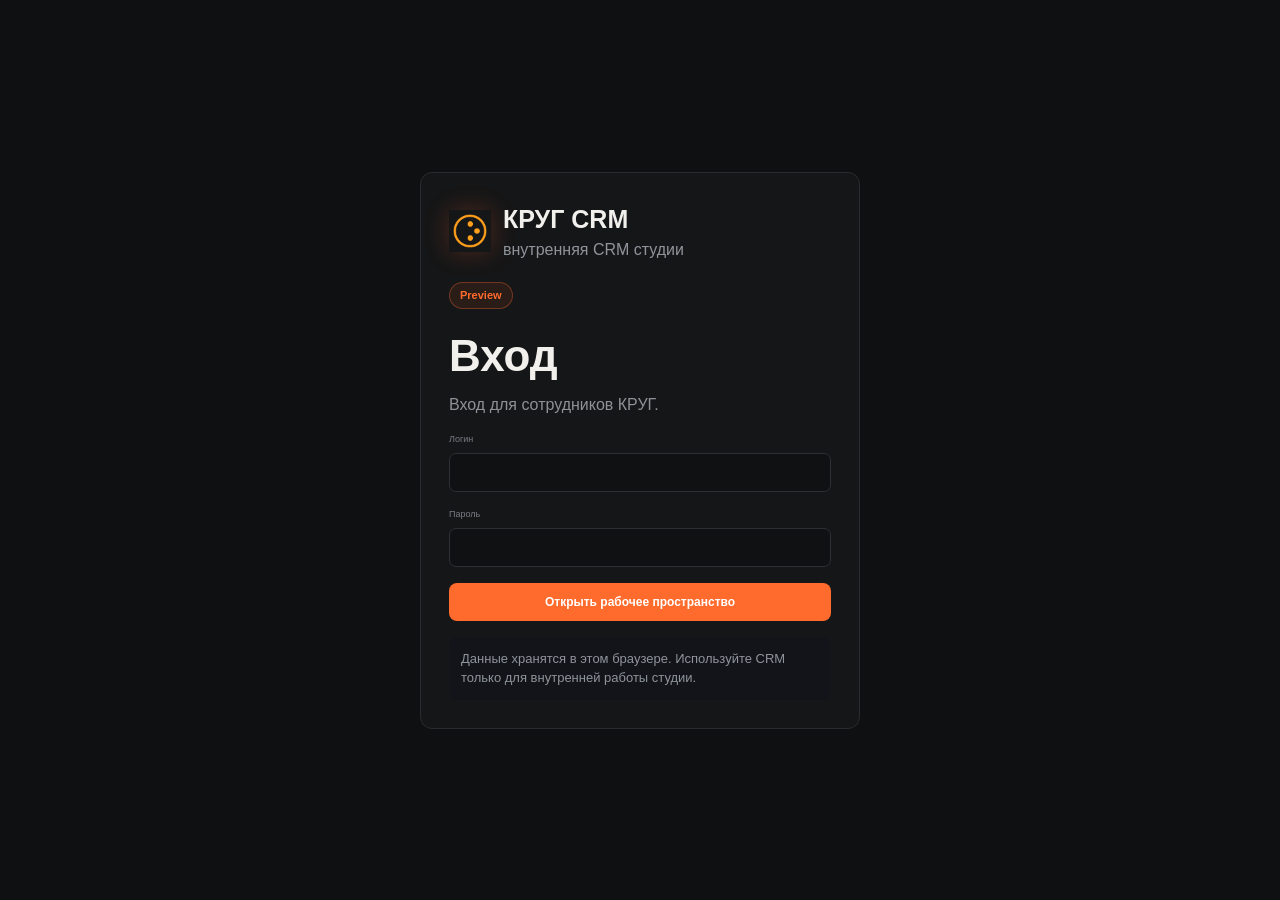
==== commit 8b526317: "0.10.2 — load server CRM auth before cloud sync" ====
--- a/index.html
+++ b/index.html
@@ -12,6 +12,7 @@
     <link rel="stylesheet" href="settings.css" />
     <link rel="stylesheet" href="app-management.css" />
     <link rel="stylesheet" href="crm-polish.css" />
+    <link rel="stylesheet" href="crm-v082.css" />
   </head>
   <body>
     <main id="app"></main>
@@ -28,7 +29,10 @@
     <script src="ux.js"></script>
     <script src="app-management.js"></script>
     <script src="telegram-notifications-management.js"></script>
+    <script src="crm-auth.js"></script>
+    <script src="crm-cloud-sync.js"></script>
     <script src="crm-miniapp-sync.js"></script>
+    <script src="crm-remote-booking-actions.js"></script>
     <script src="crm-polish.js"></script>
     <script src="crm-v08.js"></script>
     <script>
--- a/crm-polish.css
+++ b/crm-polish.css
@@ -127,6 +127,13 @@
 .empty-state{min-height:140px!important;padding:24px!important;background:transparent!important;border:1px dashed #303235!important;border-radius:12px!important}
 .empty-state h3,.empty-state h2{font-size:16px!important;margin-bottom:4px!important}
 
+/* 0.8.3 — client list header and filters should read as one compact block. */
+.crm-clients-clean>.crm-section-head,
+.crm-clients-clean .crm-section-head{margin-bottom:6px!important;padding-bottom:0!important}
+.crm-clients-clean .crm-client-filterbar{margin-top:0!important;margin-bottom:12px!important}
+.crm-clients-clean .crm-section-head h2{margin-bottom:2px!important}
+.crm-clients-clean .crm-section-head p{line-height:1.2!important}
+
 @media(max-width:1100px){
   .crm-filterbar{grid-template-columns:1fr 160px 1fr}.crm-filterbar select:nth-of-type(2),.crm-filterbar select:nth-of-type(3){grid-column:auto}
   .crm-booking-row{grid-template-columns:130px 1fr 1fr auto}.crm-booking-price{display:none}.crm-booking-row>.status-pill{grid-column:4}
--- a/crm-v082.css
+++ b/crm-v082.css
@@ -0,0 +1,284 @@
+/* 0.8.4 — screenshot-driven responsive fixes */
+
+/* Never let a page-level workspace become wider than the CRM content column. */
+.content,
+.content > *,
+.calendar-page,
+.crm-bookings-clean,
+.crm-clients-clean,
+.settings-shell,
+.settings-v2 {
+  min-width: 0 !important;
+  max-width: 100% !important;
+}
+
+/* CALENDAR — stable title/actions composition instead of a viewport-clipped toolbar. */
+.calendar-page {
+  overflow-x: hidden !important;
+}
+.calendar-toolbar {
+  display: grid !important;
+  grid-template-columns: minmax(0,1fr) auto !important;
+  align-items: start !important;
+  gap: 18px !important;
+  width: 100% !important;
+  min-width: 0 !important;
+  overflow: visible !important;
+}
+.calendar-toolbar > div:first-child {
+  display: grid !important;
+  gap: 6px !important;
+  min-width: 0 !important;
+  align-content: start !important;
+}
+.calendar-toolbar h2 {
+  margin: 0 !important;
+  max-width: 100% !important;
+  line-height: 1.08 !important;
+}
+.calendar-toolbar p {
+  margin: 0 !important;
+  max-width: 100% !important;
+  line-height: 1.4 !important;
+}
+.calendar-toolbar .actions {
+  display: flex !important;
+  flex-wrap: wrap !important;
+  align-items: center !important;
+  justify-content: flex-end !important;
+  gap: 7px !important;
+  min-width: 0 !important;
+  max-width: 100% !important;
+}
+.calendar-toolbar .actions > * {
+  flex: 0 1 auto !important;
+  width: auto !important;
+  min-width: 0 !important;
+  max-width: 100% !important;
+  white-space: nowrap !important;
+}
+.calendar-filters {
+  display: grid !important;
+  grid-template-columns: repeat(3,minmax(0,1fr)) !important;
+  align-items: end !important;
+  gap: 10px !important;
+  width: 100% !important;
+  min-width: 0 !important;
+  max-width: 100% !important;
+  margin-top: 0 !important;
+}
+.calendar-filters > * {
+  min-width: 0 !important;
+  max-width: 100% !important;
+  width: 100% !important;
+}
+.calendar-workspace,
+.calendar-workspace > * {
+  min-width: 0 !important;
+  max-width: 100% !important;
+}
+.calendar-grid {
+  width: 100% !important;
+  max-width: 100% !important;
+  overflow-x: auto !important;
+}
+
+/* BOOKINGS — title/count is a compact block; filters form one predictable row. */
+.crm-bookings-clean .crm-clean-section {
+  display: grid !important;
+  gap: 14px !important;
+  width: 100% !important;
+  min-width: 0 !important;
+}
+.crm-bookings-clean .crm-section-head {
+  display: flex !important;
+  align-items: flex-start !important;
+  justify-content: space-between !important;
+  gap: 12px !important;
+  margin: 0 !important;
+}
+.crm-bookings-clean .crm-section-head > div {
+  display: grid !important;
+  gap: 4px !important;
+  min-width: 0 !important;
+}
+.crm-bookings-clean .crm-section-head h2,
+.crm-bookings-clean .crm-section-head p {
+  margin: 0 !important;
+}
+.crm-filterbar {
+  display: grid !important;
+  grid-template-columns: minmax(260px,1.7fr) 180px minmax(180px,1fr) minmax(180px,1fr) minmax(180px,1fr) !important;
+  align-items: end !important;
+  gap: 10px !important;
+  width: 100% !important;
+  min-width: 0 !important;
+  margin: 0 !important;
+}
+.crm-filterbar > * {
+  min-width: 0 !important;
+  max-width: 100% !important;
+  width: 100% !important;
+  margin: 0 !important;
+}
+.crm-filterbar input,
+.crm-filterbar select {
+  height: 40px !important;
+  min-height: 40px !important;
+}
+.crm-filterbar input[type="date"] {
+  min-width: 0 !important;
+}
+.crm-booking-list {
+  min-width: 0 !important;
+  margin: 0 !important;
+}
+
+/* CLIENTS — same rule as bookings: never sacrifice the last filters. */
+.crm-client-filterbar {
+  width: 100% !important;
+  min-width: 0 !important;
+}
+.crm-client-filterbar > * {
+  min-width: 0 !important;
+  max-width: 100% !important;
+  width: 100% !important;
+}
+
+/* SETTINGS / SERVICE CATALOG — compact rows, icon actions, no clipped Save/Delete buttons. */
+.settings-shell,
+.settings-v2,
+.settings-grid,
+.settings-shell .grid,
+.settings-shell .two-col {
+  min-width: 0 !important;
+}
+form[data-service-group-row],
+.krug-category-row {
+  display: grid !important;
+  grid-template-columns: minmax(0, 1fr) 64px 72px !important;
+  align-items: center !important;
+  gap: 7px !important;
+  width: 100% !important;
+  min-width: 0 !important;
+}
+form[data-service-group-row] > input,
+.krug-category-row > input {
+  min-width: 0 !important;
+  width: 100% !important;
+}
+form[data-service-group-row] button[data-save-service-group],
+form[data-service-group-row] button[data-delete-service-group],
+.krug-category-actions button {
+  width: 32px !important;
+  min-width: 32px !important;
+  height: 32px !important;
+  min-height: 32px !important;
+  padding: 0 !important;
+  overflow: hidden !important;
+  white-space: nowrap !important;
+  font-size: 0 !important;
+  border-radius: 7px !important;
+}
+form[data-service-group-row] button[data-save-service-group]::before,
+.krug-category-actions button:first-child::before {
+  content: "✓";
+  font-size: 15px;
+  line-height: 1;
+}
+form[data-service-group-row] button[data-delete-service-group]::before,
+.krug-category-actions button:last-child::before {
+  content: "×";
+  font-size: 18px;
+  line-height: 1;
+}
+.krug-category-actions {
+  display: grid !important;
+  grid-template-columns: 32px 32px !important;
+  gap: 5px !important;
+  justify-content: end !important;
+}
+.krug-service-settings,
+.settings-service-layout,
+.service-settings-layout {
+  min-width: 0 !important;
+}
+.krug-settings-panel,
+.krug-service-group,
+.krug-service-group .list,
+.service-edit-row {
+  min-width: 0 !important;
+  max-width: 100% !important;
+}
+
+@media (max-width: 1250px) {
+  .calendar-toolbar {
+    grid-template-columns: minmax(0,1fr) !important;
+    gap: 11px !important;
+  }
+  .calendar-toolbar .actions {
+    justify-content: flex-start !important;
+  }
+  .crm-filterbar {
+    grid-template-columns: minmax(0,1fr) 180px minmax(0,1fr) !important;
+  }
+  .crm-filterbar > :first-child {
+    grid-column: 1 / -1 !important;
+  }
+  .krug-service-settings,
+  .settings-service-layout,
+  .service-settings-layout {
+    grid-template-columns: 1fr !important;
+  }
+}
+
+@media (max-width: 900px) {
+  .calendar-filters {
+    grid-template-columns: 1fr 1fr !important;
+  }
+  .calendar-filters > :last-child:nth-child(odd) {
+    grid-column: 1 / -1 !important;
+  }
+  .crm-filterbar,
+  .crm-client-filterbar {
+    grid-template-columns: 1fr 1fr !important;
+  }
+  .crm-filterbar > :first-child,
+  .crm-client-filterbar > :first-child {
+    grid-column: 1 / -1 !important;
+  }
+  .krug-service-group .service-edit-row,
+  .service-edit-row {
+    grid-template-columns: minmax(0,1fr) minmax(0,1fr) 84px 96px !important;
+  }
+}
+
+@media (max-width: 620px) {
+  .calendar-toolbar .actions {
+    display: grid !important;
+    grid-template-columns: 1fr !important;
+    width: 100% !important;
+  }
+  .calendar-toolbar .actions > * {
+    width: 100% !important;
+    white-space: normal !important;
+  }
+  .calendar-filters,
+  .crm-filterbar,
+  .crm-client-filterbar {
+    grid-template-columns: 1fr !important;
+  }
+  .calendar-filters > *,
+  .crm-filterbar > *,
+  .crm-client-filterbar > * {
+    grid-column: 1 !important;
+  }
+  form[data-service-group-row],
+  .krug-category-row {
+    grid-template-columns: minmax(0,1fr) 58px 69px !important;
+  }
+  .krug-service-group .service-edit-row,
+  .service-edit-row {
+    grid-template-columns: 1fr !important;
+  }
+}
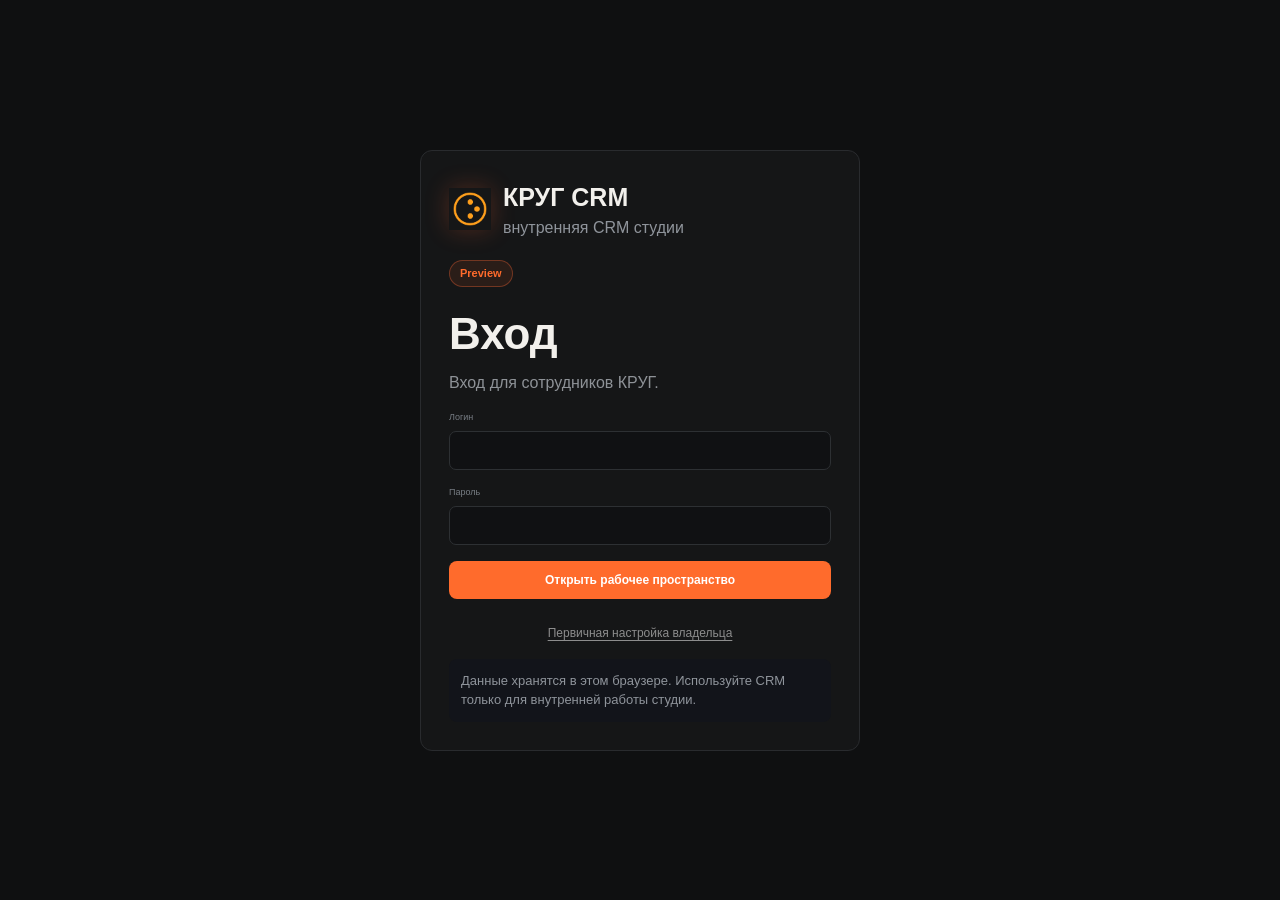
==== commit 2b23a46e: "0.11.1 — add CRM schedule editor and default working specialist in Mini App" ====
--- a/index.html
+++ b/index.html
@@ -30,6 +30,8 @@
     <script src="app-management.js"></script>
     <script src="telegram-notifications-management.js"></script>
     <script src="crm-auth.js"></script>
+    <script src="crm-staff-schedule.js"></script>
+  <script src="crm-staff-sync.js"></script>
     <script src="crm-cloud-sync.js"></script>
     <script src="crm-miniapp-sync.js"></script>
     <script src="crm-remote-booking-actions.js"></script>
